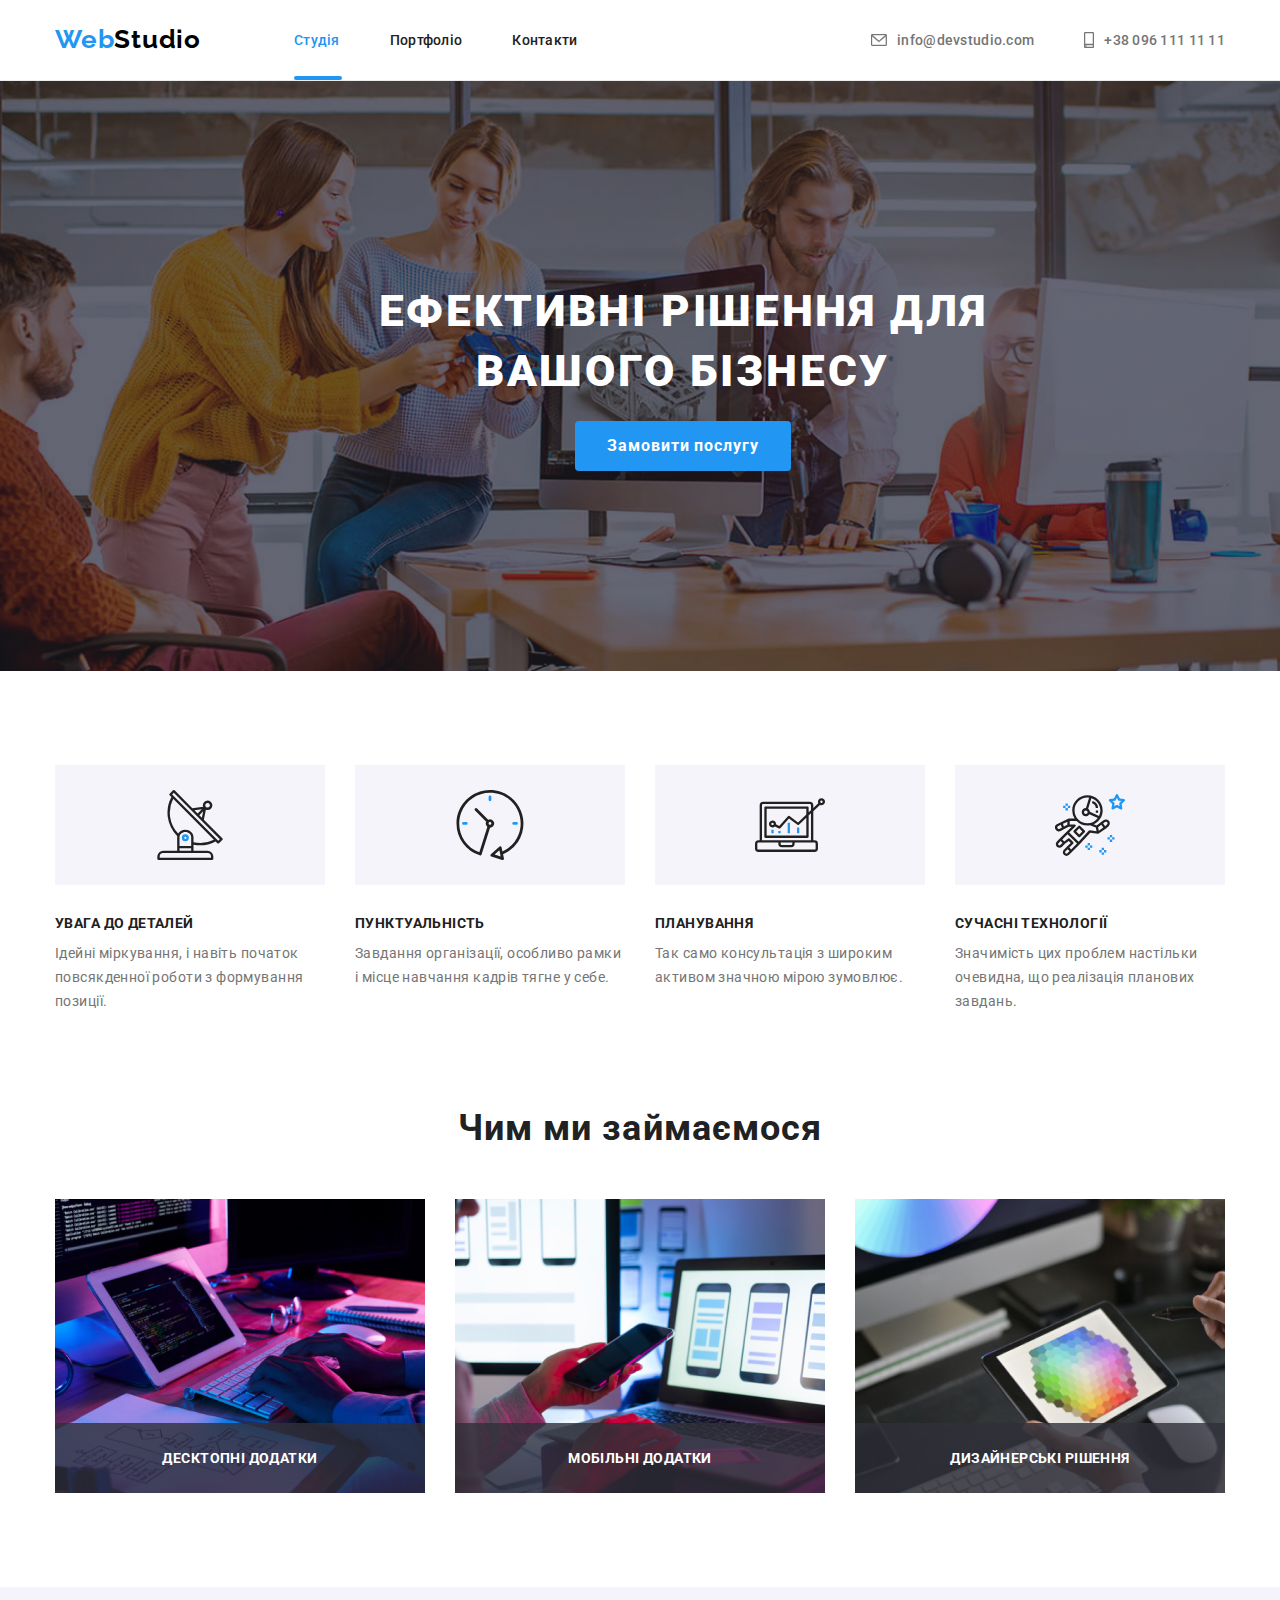
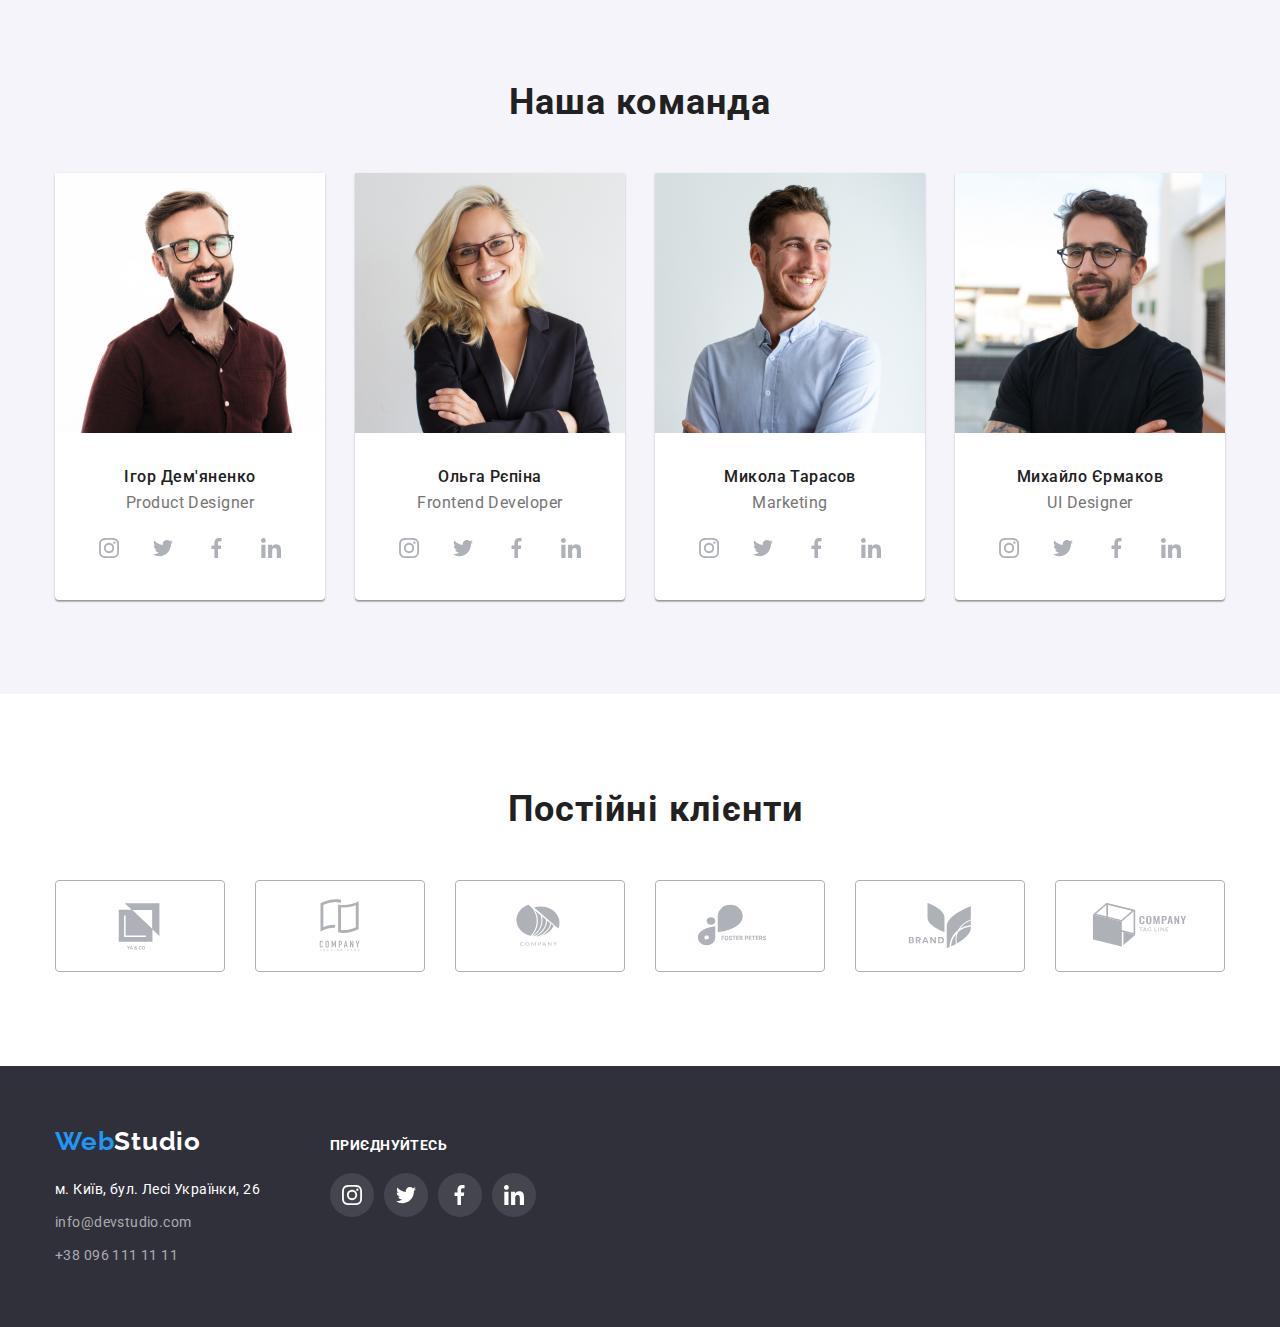
==== index.html @ 687e169e "12.11.2022.14:38" ====
<!DOCTYPE html>
<html lang="en">
  <head>
    <meta charset="UTF-8" />
    <meta http-equiv="X-UA-Compatible" content="IE=edge" />
    <meta name="viewport" content="width=device-width, initial-scale=1.0" />
    <title>Студія</title>
    <link rel="preconnect" href="https://fonts.googleapis.com" />
    <link rel="preconnect" href="https://fonts.gstatic.com" crossorigin />
    <link
      href="https://fonts.googleapis.com/css2?family=Raleway:wght@700&family=Roboto:wght@400;500;700;900&display=swap"
      rel="stylesheet"
    />
    <link
      rel="stylesheet"
      href="https://cdnjs.cloudflare.com/ajax/libs/modern-normalize/1.1.0/modern-normalize.min.css"
    />
    <link rel="stylesheet" href="./css/styles.css" />
  </head>
  <body>
    <header class="page-header">
      <div class="container">
        <a class="logo link" href="index.html">
          Web<span class="colortext">Studio</span>
        </a>
        <nav class="header-nav">
          <ul class="header-list list">
            <li class="header-list-item">
              <a class="header-list-link link current" href="index.html"
                >Студія</a
              >
            </li>
            <li class="header-list-item">
              <a class="header-list-link link" href="portfolio.html"
                >Портфоліо</a
              >
            </li>
            <li class="header-list-item">
              <a class="header-list-link link" href="#">Контакти</a>
            </li>
          </ul>
        </nav>
        <ul class="header-kontakt-list list">
          <li class="kontakt-list-item">
            <a
              class="header-kontakt-link header-link link"
              href="mailto:info@devstudio.com"
              ><svg class="envelope-icon kontakt-icon" width="16" height="12">
                <use href="./images/icons.svg#icon-envelope"></use></svg
              ><span>info@devstudio.com</span></a
            >
          </li>
          <li class="kontakt-list-item">
            <a
              class="header-kontakt-link header-link link"
              href="tel:+380961111111"
              ><svg class="smartphone-icon kontakt-icon" width="10" height="16">
                <use href="./images/icons.svg#icon-smartphone"></use></svg
              ><span>+38 096 111 11 11</span></a
            >
          </li>
        </ul>
      </div>
    </header>
    <main>
      <section class="hero">
        <div class="container">
          <div class="hero-description">
            <h1 class="hero-title">Ефективні рішення для вашого бізнесу</h1>
            <button class="hero-button" type="button" data-modal-open>
              Замовити послугу
            </button>
          </div>
        </div>
      </section>
      <section class="peculiarities">
        <div class="container">
          <h2 class="visually-hidden">Особливості</h2>
          <ul class="peculiarities-list list">
            <li class="peculiarities-list-item list">
              <a class="link-peculiarities">
                <svg
                  class="antenna-icon peculiarities-icon"
                  width="70"
                  height="70"
                >
                  <use href="./images/icons.svg#icon-antenna"></use>
                </svg>
              </a>
              <h3 class="peculiarities-title">УВАГА ДО ДЕТАЛЕЙ</h3>
              <p class="peculiarities-text">
                Ідейні міркування, і навіть початок повсякденної роботи з
                формування позиції.
              </p>
            </li>
            <li class="peculiarities-list-item list">
              <a class="link-peculiarities">
                <svg
                  class="clock-icon peculiarities-icon"
                  width="70"
                  height="70"
                >
                  <use href="./images/icons.svg#icon-clock"></use>
                </svg>
              </a>
              <h3 class="peculiarities-title">ПУНКТУАЛЬНІСТЬ</h3>
              <p class="peculiarities-text">
                Завдання організації, особливо рамки і місце навчання кадрів
                тягне у себе.
              </p>
            </li>
            <li class="peculiarities-list-item list">
              <a class="link-peculiarities">
                <svg
                  class="diagram-icon peculiarities-icon"
                  width="70"
                  height="70"
                >
                  <use href="./images/icons.svg#icon-diagram"></use>
                </svg>
              </a>
              <h3 class="peculiarities-title">ПЛАНУВАННЯ</h3>
              <p class="peculiarities-text">
                Так само консультація з широким активом значною мірою зумовлює.
              </p>
            </li>
            <li class="peculiarities-list-item list">
              <a class="link-peculiarities">
                <svg
                  class="astronaut-icon peculiarities-icon"
                  width="70"
                  height="70"
                >
                  <use href="./images/icons.svg#icon-astronaut"></use>
                </svg>
              </a>
              <h3 class="peculiarities-title">СУЧАСНІ ТЕХНОЛОГІЇ</h3>
              <p class="peculiarities-text">
                Значимість цих проблем настільки очевидна, що реалізація
                планових завдань.
              </p>
            </li>
          </ul>
        </div>
      </section>
      <section class="activity">
        <div class="container">
          <h2 class="activity-title">Чим ми займаємося</h2>
          <ul class="activity-list list">
            <li class="activity-list-item list">
              <div class="activity-thumb">
                <img
                  class="activity-img"
                  src="./images/box-1.jpg"
                  alt="Людина працює за ПК"
                  width="370"
                />
                <h3 class="activity-title-second">Десктопні додатки</h3>
              </div>
            </li>
            <li class="activity-list-item list">
              <div class="activity-thumb">
                <img
                  class="activity-img"
                  src="./images/box-2.jpg"
                  alt="Людина працює за телефоном і ПК"
                  width="370"
                />
                <h3 class="activity-title-second">Мобільні додатки</h3>
              </div>
            </li>
            <li class="activity-list-item list">
              <div class="activity-thumb">
                <img
                  class="activity-img"
                  src="./images/box-3.jpg"
                  alt="Людина працює за планшетом"
                  width="370"
                />
                <h3 class="activity-title-second">Дизайнерські рішення</h3>
              </div>
            </li>
          </ul>
        </div>
      </section>
      <section class="team">
        <div class="container">
          <h2 class="team-title">Наша команда</h2>
          <ul class="team-list list">
            <li class="team-list-item list">
              <img
                class="team-img"
                src="./images/img.jpg"
                alt="Працівник студії №1"
                width="270"
              />
              <h3 class="team-secondary-title">Ігор Дем'яненко</h3>
              <p class="team-text">Product Designer</p>
              <ul class="social-list">
                <li class="social-item list">
                  <a href="" class="social-link" link
                    ><svg class="twitter-icon team-icon" width="20" height="20">
                      <use href="./images/icons.svg#icon-instagram"></use></svg
                  ></a>
                </li>
                <li class="social-item list">
                  <a href="" class="social-link" link
                    ><svg
                      class="facebook-icon team-icon"
                      width="20"
                      height="20"
                    >
                      <use href="./images/icons.svg#icon-twitter"></use></svg
                  ></a>
                </li>
                <li class="social-item list">
                  <a href="" class="social-link" link
                    ><svg class="ins-icon team-icon" width="20" height="20">
                      <use href="./images/icons.svg#icon-facebook"></use></svg
                  ></a>
                </li>
                <li class="social-item list">
                  <a href="" class="social-link" link
                    ><svg
                      class="linkedin-icon team-icon"
                      width="20"
                      height="20"
                    >
                      <use href="./images/icons.svg#icon-linkedin"></use></svg
                  ></a>
                </li>
              </ul>
            </li>
            <li class="team-list-item list">
              <img
                class="team-img"
                src="./images/g.jpg"
                alt="Працівник студії №2"
                width="270"
              />
              <h3 class="team-secondary-title">Ольга Рєпіна</h3>
              <p class="team-text">Frontend Developer</p>
              <ul class="social-list">
                <li class="social-item list">
                  <a href="" class="social-link" link
                    ><svg class="twitter-icon team-icon" width="20" height="20">
                      <use href="./images/icons.svg#icon-instagram"></use></svg
                  ></a>
                </li>
                <li class="social-item list">
                  <a href="" class="social-link" link
                    ><svg
                      class="facebook-icon team-icon"
                      width="20"
                      height="20"
                    >
                      <use href="./images/icons.svg#icon-twitter"></use></svg
                  ></a>
                </li>
                <li class="social-item list">
                  <a href="" class="social-link" link
                    ><svg class="ins-icon team-icon" width="20" height="20">
                      <use href="./images/icons.svg#icon-facebook"></use></svg
                  ></a>
                </li>
                <li class="social-item list">
                  <a href="" class="social-link" link
                    ><svg
                      class="linkedin-icon team-icon"
                      width="20"
                      height="20"
                    >
                      <use href="./images/icons.svg#icon-linkedin"></use></svg
                  ></a>
                </li>
              </ul>
            </li>
            <li class="team-list-item list">
              <img
                class="team-img"
                src="./images/h.jpg"
                alt="Працівник студії №3"
                width="270"
              />
              <h3 class="team-secondary-title">Микола Тарасов</h3>
              <p class="team-text">Marketing</p>
              <ul class="social-list">
                <li class="social-item list">
                  <a href="" class="social-link" link
                    ><svg class="twitter-icon team-icon" width="20" height="20">
                      <use href="./images/icons.svg#icon-instagram"></use></svg
                  ></a>
                </li>
                <li class="social-item list">
                  <a href="" class="social-link" link
                    ><svg
                      class="facebook-icon team-icon"
                      width="20"
                      height="20"
                    >
                      <use href="./images/icons.svg#icon-twitter"></use></svg
                  ></a>
                </li>
                <li class="social-item list">
                  <a href="" class="social-link" link
                    ><svg class="ins-icon team-icon" width="20" height="20">
                      <use href="./images/icons.svg#icon-facebook"></use></svg
                  ></a>
                </li>
                <li class="social-item list">
                  <a href="" class="social-link" link
                    ><svg
                      class="linkedin-icon team-icon"
                      width="20"
                      height="20"
                    >
                      <use href="./images/icons.svg#icon-linkedin"></use></svg
                  ></a>
                </li>
              </ul>
            </li>
            <li class="team-list-item list">
              <img
                class="team-img"
                src="./images/j.jpg"
                alt="Працівник студії №4"
                width="270"
              />
              <h3 class="team-secondary-title">Михайло Єрмаков</h3>
              <p class="team-text">UI Designer</p>
              <ul class="social-list">
                <li class="social-item list">
                  <a href="" class="social-link" link
                    ><svg class="twitter-icon team-icon" width="20" height="20">
                      <use href="./images/icons.svg#icon-instagram"></use></svg
                  ></a>
                </li>
                <li class="social-item list">
                  <a href="" class="social-link" link
                    ><svg
                      class="facebook-icon team-icon"
                      width="20"
                      height="20"
                    >
                      <use href="./images/icons.svg#icon-twitter"></use></svg
                  ></a>
                </li>
                <li class="social-item list">
                  <a href="" class="social-link" link
                    ><svg
                      class="instagram-icon team-icon"
                      width="20"
                      height="20"
                    >
                      <use href="./images/icons.svg#icon-facebook"></use></svg
                  ></a>
                </li>
                <li class="social-item list">
                  <a href="" class="social-link" link
                    ><svg
                      class="linkedin-icon team-icon"
                      width="20"
                      height="20"
                    >
                      <use href="./images/icons.svg#icon-linkedin"></use></svg
                  ></a>
                </li>
              </ul>
            </li>
          </ul>
        </div>
      </section>
      <section class="сlients">
        <div class="container">
          <h2 class="title-clients">Постійні клієнти</h2>
          <ul class="list-clients">
            <li class="item-clients list">
              <a href="" class="clients-link" link>
                <svg class="ya&co-icon clients-icon" width="106" height="60">
                  <use href="./images/icons.svg#icon-yaco"></use>
                </svg>
              </a>
            </li>
            <li class="item-clients list">
              <a href="" class="clients-link" link>
                <svg class="tagline-icon clients-icon" width="106" height="60">
                  <use href="./images/icons.svg#icon-tagline"></use></svg
              ></a>
            </li>

            <li class="item-clients list">
              <a href="" class="clients-link" link>
                <svg class="company-icon clients-icon" width="106" height="60">
                  <use href="./images/icons.svg#icon-company"></use></svg
              ></a>
            </li>
            <li class="item-clients list">
              <a href="" class="clients-link" link>
                <svg class="foster-icon clients-icon" width="106" height="60">
                  <use href="./images/icons.svg#icon-foster"></use></svg
              ></a>
            </li>

            <li class="item-clients list">
              <a href="" class="clients-link" link>
                <svg class="brand-icon clients-icon" width="106" height="60">
                  <use href="./images/icons.svg#icon-brand"></use></svg
              ></a>
            </li>

            <li class="item-clients list">
              <a href="" class="clients-link" link>
                <svg
                  class="tagline-second-icon clients-icon"
                  width="106"
                  height="60"
                >
                  <use href="./images/icons.svg#icon-tagline-second"></use></svg
              ></a>
            </li>
          </ul>
        </div>
      </section>
    </main>
    <footer class="page-footer">
      <div class="container">
        <div class="container-footer">
          <div class="address-footer">
            <a href="index.html" class="logo-second link">
              Web<span class="colortext-footer">Studio</span>
            </a>
            <address class="address-nav">
              <ul class="address-list list">
                <li class="address-list-item list">
                  <a
                    class="address-link link"
                    href="https://goo.gl/maps/Njcj9idbypsD7Gdb8"
                    target="_blank"
                    rel="noopener noreferrer nofollow"
                    >м. Київ, бул. Лесі Українки, 26</a
                  >
                </li>
                <li class="address-list-item list">
                  <a class="mail-tel-link link" href="mailto:info@devstudio.com"
                    >info@devstudio.com</a
                  >
                </li>
                <li class="address-list-item list">
                  <a class="mail-tel-link link" href="tel:+380961111111"
                    >+38 096 111 11 11</a
                  >
                </li>
              </ul>
            </address>
          </div>
          <div class="join">
            <h2 class="title-join">ПРИЄДНУЙТЕСЬ</h2>
            <ul class="social-list-second">
              <li class="social-item list">
                <a href="" class="social-link-second" link
                  ><svg class="twitter-icon join-icon" width="20" height="20">
                    <use href="./images/icons.svg#icon-instagram"></use></svg
                ></a>
              </li>
              <li class="social-item list">
                <a href="" class="social-link-second" link
                  ><svg class="facebook-icon join-icon" width="20" height="20">
                    <use href="./images/icons.svg#icon-twitter"></use></svg
                ></a>
              </li>
              <li class="social-item list">
                <a href="" class="social-link-second" link
                  ><svg class="ins-icon join-icon" width="20" height="20">
                    <use href="./images/icons.svg#icon-facebook"></use></svg
                ></a>
              </li>
              <li class="social-item list">
                <a href="" class="social-link-second" link
                  ><svg class="linkedin-icon join-icon" width="20" height="20">
                    <use href="./images/icons.svg#icon-linkedin"></use></svg
                ></a>
              </li>
            </ul>
          </div>
        </div>
      </div>
    </footer>
    <div class="modal-backdrop is-hidden" data-modal>
      <div class="modal">
        <div class="close-sign" data-modal-close>
          <svg width="11" height="11">
            <use href="./images/icons.svg#icon-x"></use>
          </svg>
        </div>
      </div>
    </div>
    <script src="./js/modal.js"></script>
  </body>
</html>
---- css/styles.css ----
:root {
  --main-color: #212121;
  --second-color: #2196f3;
  --third-color: #757575;
  --fourth-color: #ffffff;
  --specific-ident: 94px;
  --specific-ident-second: 50px;
  --specific-ident-third: 20px;
  --specific-ident-fourth: 4px;
  --specific-ident-fifth: 30px;
}

h1,
h2,
p {
  margin: 0;
}

body {
  font-family: "Roboto", sans-serif;
  color: var(--main-color);
  background-color: var(--fourth-color);
}

.container {
  width: 1200px;
  margin: 0 auto;
  padding: 0 15px;
}

.page-header {
  border-bottom: 1px solid #ececec;
}

.page-header .container {
  display: flex;
  align-items: center;
}

.page-footer {
  background-color: #2f303a;
  padding-bottom: 60px;
  padding-top: 60px;
  display: flex;
}

.hero {
  padding-top: 200px;
  padding-bottom: 200px;
  background-color: #c4c4c4;
  background-image: linear-gradient(
      rgba(47, 48, 58, 0.4),
      rgba(47, 48, 58, 0.4)
    ),
    url(../images/m.jpg);
  background-repeat: no-repeat;
  background-size: cover;
  background-position: center;
  margin-left: auto;
  margin-right: auto;
  max-width: 1600px;
}

.hero-description {
  padding-left: 280px;
  padding-right: var(--specific-ident-second);
}

.hero .container {
  display: flex;
}

.hero-title {
  font-weight: 900;
  font-size: 44px;
  line-height: calc(60 / 44);
  text-align: center;
  letter-spacing: 0.06em;
  text-transform: uppercase;
  color: var(--fourth-color);
  margin-bottom: var(--specific-ident-third);
  max-width: 696px;
}

.hero-button {
  font-weight: 700;
  font-size: 16px;
  line-height: calc(30 / 16);
  display: flex;
  align-items: center;
  text-align: center;
  letter-spacing: 0.06em;
  color: var(--fourth-color);
  cursor: pointer;
  padding: 10px 32px;
  border-radius: var(--specific-ident-fourth);
  border: 0;
  margin: 0 auto;
  background-color: var(--second-color);
}

.link {
  text-decoration: none;
}

.list {
  list-style: none;
  padding-left: 0;
  margin: 0;
}

.kontakt-icon {
  margin-right: 10px;
  fill: currentColor;
  stroke: currentColor;
}

button {
  padding: 6px 22px;
}

.visually-hidden {
  position: absolute;
  white-space: nowrap;
  width: 1px;
  height: 1px;
  overflow: hidden;
  border: 0;
  padding: 0;
  clip: rect(0 0 0 0);
  clip-path: inset(50%);
  margin: -1px;
}

.colortext {
  color: #000000;
}

.colortext-footer {
  color: var(--fourth-color);
}

.link.current {
  color: var(--second-color);
  position: relative;
}

.link.current::after {
  content: " ";
  position: absolute;
  width: 48px;
  height: 4px;
  left: 0;
  bottom: 0;
  background: #2196f3;
  border-radius: 2px;
}

.link.current-second {
  color: var(--second-color);
  position: relative;
}

.link.current-second::after {
  content: " ";
  position: absolute;
  width: 78px;
  height: 4px;
  left: 0;
  bottom: 0;
  background: #2196f3;
  border-radius: 2px;
}

.logo {
  font-family: "Raleway";
  font-weight: 700;
  font-size: 26px;
  line-height: calc(31 / 26);
  letter-spacing: 0.03em;
  color: var(--second-color);
  margin-right: 93px;
  padding-top: 24px;
  padding-bottom: 25px;
}

.logo-second {
  font-family: "Raleway";
  font-weight: 700;
  font-size: 26px;
  line-height: calc(31 / 26);
  letter-spacing: 0.03em;
  color: var(--second-color);
  display: inline-block;
  margin-bottom: var(--specific-ident-third);
}

.header-list {
  display: flex;
}

.header-list-link {
  font-weight: 500;
  font-size: 14px;
  line-height: calc(16 / 14);
  letter-spacing: 0.02em;
  color: var(--main-color);
  padding-top: 32px;
  padding-bottom: 32px;
  transition-property: color;
  transition-duration: 250ms;
  transition-timing-function: cubic-bezier(0.4, 0, 0.2, 1);
}

.header-list-link:hover {
  color: var(--second-color);
}

.header-kontakt-link {
  font-weight: 500;
  font-size: 14px;
  line-height: calc(16 / 14);
  letter-spacing: 0.02em;
  color: var(--third-color);
  padding-top: 32px;
  padding-bottom: 32px;
  display: flex;
  align-items: center;
  transition-property: color;
  transition-duration: 250ms;
  transition-timing-function: cubic-bezier(0.4, 0, 0.2, 1);
}

.header-kontakt-link:hover,
:focus {
  stroke: var(--second-color);
  color: var(--second-color);
}

.header-list-item:not(:first-child) {
  margin-left: var(--specific-ident-second);
}

.kontakt-list-item:not(:first-child) {
  margin-left: var(--specific-ident-second);
}

.header-kontakt-list {
  display: flex;
  margin-left: auto;
}

.peculiarities .container {
  display: flex;
}

.peculiarities-list {
  display: flex;
}

.peculiarities-list-item:not(:first-child) {
  margin-left: var(--specific-ident-fifth);
}

.peculiarities {
  padding: var(--specific-ident) 0;
}

.peculiarities-title {
  font-size: 14px;
  line-height: calc(16 / 14);
  letter-spacing: 0.03em;
  text-transform: uppercase;
  margin-top: 0;
  margin-bottom: 10px;
}

.peculiarities-text {
  font-size: 14px;
  line-height: calc(24 / 14);
  letter-spacing: 0.03em;
  color: var(--third-color);
}

.link-peculiarities {
  background-color: #f5f4fa;
  height: 120px;
  width: 270px;
  display: flex;
  justify-content: center;
  margin-bottom: 30px;
  align-items: center;
}

.activity-list {
  display: flex;
}

.activity {
  padding-bottom: var(--specific-ident);
}

.activity-title {
  font-size: 36px;
  line-height: calc(42 / 36);
  text-align: center;
  letter-spacing: 0.03em;
  margin-bottom: var(--specific-ident-second);
}

.activity-list-item:not(:first-child) {
  margin-left: var(--specific-ident-fifth);
}

.activity-list-item {
  position: relative;
}

.activity-thumb {
  position: relative;
}

.activity-thumb > .activity-title-second {
  position: absolute;
  left: 0;
  bottom: 0;
  margin: 0;
  width: 370px;
  height: 70px;
  background-color: rgba(47, 48, 58, 0.8);
  font-size: 14px;
  line-height: calc(16 / 14);
  text-align: center;
  letter-spacing: 0.03em;
  text-transform: uppercase;
  color: #ffffff;
  display: flex;
  align-items: center;
  justify-content: center;
}

.activity-img {
  display: block;
}

.team-list {
  display: flex;
}

.team {
  background-color: #f5f4fa;
  padding: var(--specific-ident) 0;
}

.team-img {
  margin-bottom: var(--specific-ident-fifth);
}

.team-list-item {
  background-color: var(--fourth-color);
  border-radius: 0px 0px 4px 4px;
  box-shadow: 0px 1px 3px rgba(0, 0, 0, 0.12), 0px 1px 1px rgba(0, 0, 0, 0.14),
    0px 2px 1px rgba(0, 0, 0, 0.2);
}

.team-list-item:not(:first-child) {
  margin-left: var(--specific-ident-fifth);
}

.team-title {
  font-size: 36px;
  line-height: calc(42 / 36);
  text-align: center;
  letter-spacing: 0.03em;
  margin-bottom: var(--specific-ident-second);
}

.team-secondary-title {
  font-weight: 500;
  font-size: 16px;
  line-height: calc(19 / 16);
  letter-spacing: 0.03em;
  margin-bottom: 10px;
  margin-top: 0;
  text-align: center;
}

.team-text {
  font-size: 16px;
  line-height: calc(16 / 19);
  letter-spacing: 0.03em;
  color: var(--third-color);
  text-align: center;
  margin-bottom: 16px;
}

.team-icon {
  display: flex;
  justify-content: flex-end;
  transition-property: fill;
  transition-duration: 250ms;
  transition-timing-function: cubic-bezier(0.4, 0, 0.2, 1);
}

.address-link {
  font-style: normal;
  font-size: 14px;
  line-height: calc(24 / 14);
  letter-spacing: 0.03em;
  color: var(--fourth-color);
  transition-property: color;
  transition-duration: 250ms;
  transition-timing-function: cubic-bezier(0.4, 0, 0.2, 1);
}

.address-link:hover,
:focus {
  color: var(--second-color);
}

.mail-tel-link {
  font-style: normal;
  font-size: 14px;
  line-height: calc(24 / 14);
  letter-spacing: 0.03em;
  color: rgba(255, 255, 255, 0.6);
  transition-property: color;
  transition-duration: 250ms;
  transition-timing-function: cubic-bezier(0.4, 0, 0.2, 1);
}

.mail-tel-link:hover,
:focus {
  color: var(--second-color);
}

.hero-nav-button {
  font-family: "Roboto";
  font-weight: 500;
  font-size: 16px;
  line-height: calc(26 / 16);
  letter-spacing: 0.03em;
  color: var(--main-color);
  cursor: pointer;
  padding: 6px 25px;
  border: 0;
  border-radius: var(--specific-ident-fourth);
  transition-property: color;
  transition-duration: 250ms;
  transition-timing-function: cubic-bezier(0.4, 0, 0.2, 1);
}

.nav-button-second {
  font-family: "Roboto";
  font-weight: 500;
  font-size: 16px;
  line-height: calc(26 / 16);
  letter-spacing: 0.03em;
  color: var(--main-color);
  background-color: #f5f4fa;
  cursor: pointer;
  padding: 6px 22px;
  border: 0;
  border-radius: var(--specific-ident-fourth);
  transition: color 250ms cubic-bezier(0.4, 0, 0.2, 1),
    background-color 250ms cubic-bezier(0.4, 0, 0.2, 1),
    box-shadow 250ms cubic-bezier(0.4, 0, 0.2, 1);
}

.hero-nav-button:hover {
  color: var(--fourth-color);
}

.nav-button-second:hover,
.nav-button-second:focus {
  color: var(--fourth-color);
  background-color: var(--second-color);
  box-shadow: 0px 3px 1px rgba(0, 0, 0, 0.1), 0px 1px 2px rgba(0, 0, 0, 0.08),
    0px 2px 2px rgba(0, 0, 0, 0.12);
}

.container-border {
  border-left: 1px solid #eeeeee;
  border-right: 1px solid #eeeeee;
  border-bottom: 1px solid #eeeeee;
  padding: 20px 24px;
}

.cards-title {
  font-size: 18px;
  line-height: calc(36 / 18);
  letter-spacing: 0.06em;
  margin-bottom: var(--specific-ident-fourth);
  color: var(--main-color);
}

.cards-text {
  font-size: 16px;
  line-height: calc(30 / 16);
  letter-spacing: 0.03em;
  color: var(--third-color);
}

.cards-list {
  display: flex;
  flex-wrap: wrap;
}

.cards-list-item {
  margin-bottom: var(--specific-ident-fifth);
  margin-left: var(--specific-ident-fifth);
  transition-property: box-shadow;
  transition-duration: 250ms;
  transition-timing-function: cubic-bezier(0.4, 0, 0.2, 1);
  position: relative;
}

.cards-list-item:hover {
  box-shadow: 0px 1px 1px rgba(0, 0, 0, 0.12), 0px 4px 4px rgba(0, 0, 0, 0.06),
    1px 4px 6px rgba(0, 0, 0, 0.16);
}

.cards-list-item:nth-last-child(-n + 4) {
  margin-bottom: 0px;
}

.cards-list-item:nth-child(3n + 1) {
  margin-left: 0;
}

.cards-img {
  display: block;
}

.cards-description-text {
  font-weight: 400;
  font-size: 18px;
  line-height: calc(28 / 18);
  letter-spacing: 0.03em;
  color: #ffffff;
  background-color: rgba(33, 150, 243, 0.9);
  position: absolute;
  bottom: 0;
  top: 0;
  left: 0;
  right: 0;
  display: flex;
  justify-content: center;
  align-items: center;
  padding: 24px;
  transform: translateY(100%);
  transition: transform 500ms linear;
}

.cards-list-item:hover .cards-description-text {
  transform: translateY(0);
}

.cards-description {
  background-color: rgba(33, 150, 243, 0.9);
  position: absolute;
  bottom: 0;
  top: 0;
  left: 0;
  right: 0;
  display: flex;
  justify-content: center;
  align-items: center;
  padding: 24px;
  transform: translateY(100%);
  transition: transform 500ms linear;
}

.cards-list-item:hover .cards-description {
  transform: translateY(0);
}

.cards-list .img-wrapper {
  position: relative;
  overflow: hidden;
}

.hero-nav {
  display: flex;
  margin-bottom: var(--specific-ident-second);
  justify-content: center;
}

.address-list-item {
  margin-bottom: 9px;
}

.address-list-item:last-child {
  margin-bottom: 0;
}

.hero-portfolio {
  padding: var(--specific-ident) 0;
  display: flex;
}

.hero-nav-item:not(:first-child) {
  margin-left: 8px;
}

.social-list {
  display: flex;
  padding-bottom: 30px;
  padding-left: 32px;
  padding-right: 32px;
}

.social-item {
  width: 44px;
  height: 44px;
  border-radius: 50%;
}

.social-item:not(:last-child) {
  margin-right: 10px;
}

.social-link {
  width: 100%;
  height: 100%;
  display: flex;
  align-items: center;
  justify-content: center;
  border-radius: 50%;
  background-color: rgba(255, 255, 255, 0.1);
  color: #afb1b8;
  transition-property: background-color;
  transition-duration: 250ms;
  transition-timing-function: cubic-bezier(0.4, 0, 0.2, 1);
}

.social-link:hover .team-icon {
  fill: var(--fourth-color);
}

.social-link:focus .team-icon {
  fill: var(--fourth-color);
}

.social-link:hover {
  background-color: var(--second-color);
}

.social-link:focus {
  background-color: var(--second-color);
}

.сlients {
  padding: var(--specific-ident) 0;
}

.title-clients {
  font-weight: 700;
  font-size: 36px;
  line-height: calc(42 / 36);
  text-align: center;
  letter-spacing: 0.03em;
  color: var(--main-color);
  display: flex;
  padding-left: 453px;
}

.list-clients {
  display: flex;
  justify-content: center;
  margin-top: var(--specific-ident-second);
  margin-bottom: 0;
  padding-left: 0;
}

.item-clients {
  width: 170px;
  height: 92px;
  border-radius: 4px;
  display: flex;
  justify-content: center;
}

.item-clients:not(:last-child) {
  margin-right: 30px;
}

.list-clients .clients-link {
  width: 100%;
  height: 100%;
  display: flex;
  align-items: center;
  justify-content: center;
  border-radius: 4px;
  background-color: var(--fourth-color);
  color: #afb1b8;
  border: 1px solid #afb1b8;
  transition-property: border;
  transition-duration: 250ms;
  transition-timing-function: cubic-bezier(0.4, 0, 0.2, 1);
}

.list-clients .clients-link:hover .clients-icon {
  fill: var(--second-color);
}

.list-clients .clients-link:hover {
  border: 1px solid var(--second-color);
}

.list-clients .clients-icon {
  fill: currentColor;
  transition-property: fill;
  transition-duration: 250ms;
  transition-timing-function: cubic-bezier(0.4, 0, 0.2, 1);
}

.container-footer {
  display: flex;
  align-items: baseline;
}

.join {
  margin-left: 70px;
}

.title-join {
  font-size: 14px;
  line-height: calc(16 / 14);
  letter-spacing: 0.03em;
  text-transform: uppercase;
  color: var(--fourth-color);
  margin-bottom: 20px;
}

.team-icon {
  fill: currentColor;
}

.social-list-second {
  display: flex;
  padding-left: 0;
  margin: 0;
}

.social-link-second {
  width: 100%;
  height: 100%;
  display: flex;
  align-items: center;
  justify-content: center;
  border-radius: 50%;
  background-color: rgba(255, 255, 255, 0.1);
  color: var(--fourth-color);
  transition-property: background-color;
  transition-duration: 250ms;
  transition-timing-function: cubic-bezier(0.4, 0, 0.2, 1);
}

.join-icon {
  fill: currentColor;
}

.social-link-second:hover {
  background-color: var(--second-color);
}

.social-link-second:focus {
  background-color: var(--second-color);
}

.modal-backdrop {
  position: fixed;
  top: 0;
  bottom: 0;
  left: 0;
  right: 0;
  background-color: rgba(0, 0, 0, 0.2);
  transition: opacity 500ms, visibility 500ms;
}

.modal-backdrop.is-hidden .modal {
  transform: rotate(-180deg);
}

.modal {
  width: 528px;
  height: 581px;
  position: absolute;
  top: 50%;
  left: 50%;
  transform: translate(-50%, -50%) rotate(0);
  transition: transform 1000ms linear;
  background-color: #ffffff;
  box-shadow: 0px 1px 3px rgba(0, 0, 0, 0.12), 0px 1px 1px rgba(0, 0, 0, 0.14),
    0px 2px 1px rgba(0, 0, 0, 0.2);
  border-radius: 4px;
}

.modal .close-sign {
  position: absolute;
  display: flex;
  justify-content: center;
  cursor: pointer;
  align-items: center;
  top: 8px;
  right: 8px;
  width: 30px;
  height: 30px;
  border: 1px solid rgba(0, 0, 0, 0.1);
  border-radius: 50%;
}

.is-hidden {
  visibility: hidden;
  opacity: 0;
  pointer-events: none;
}
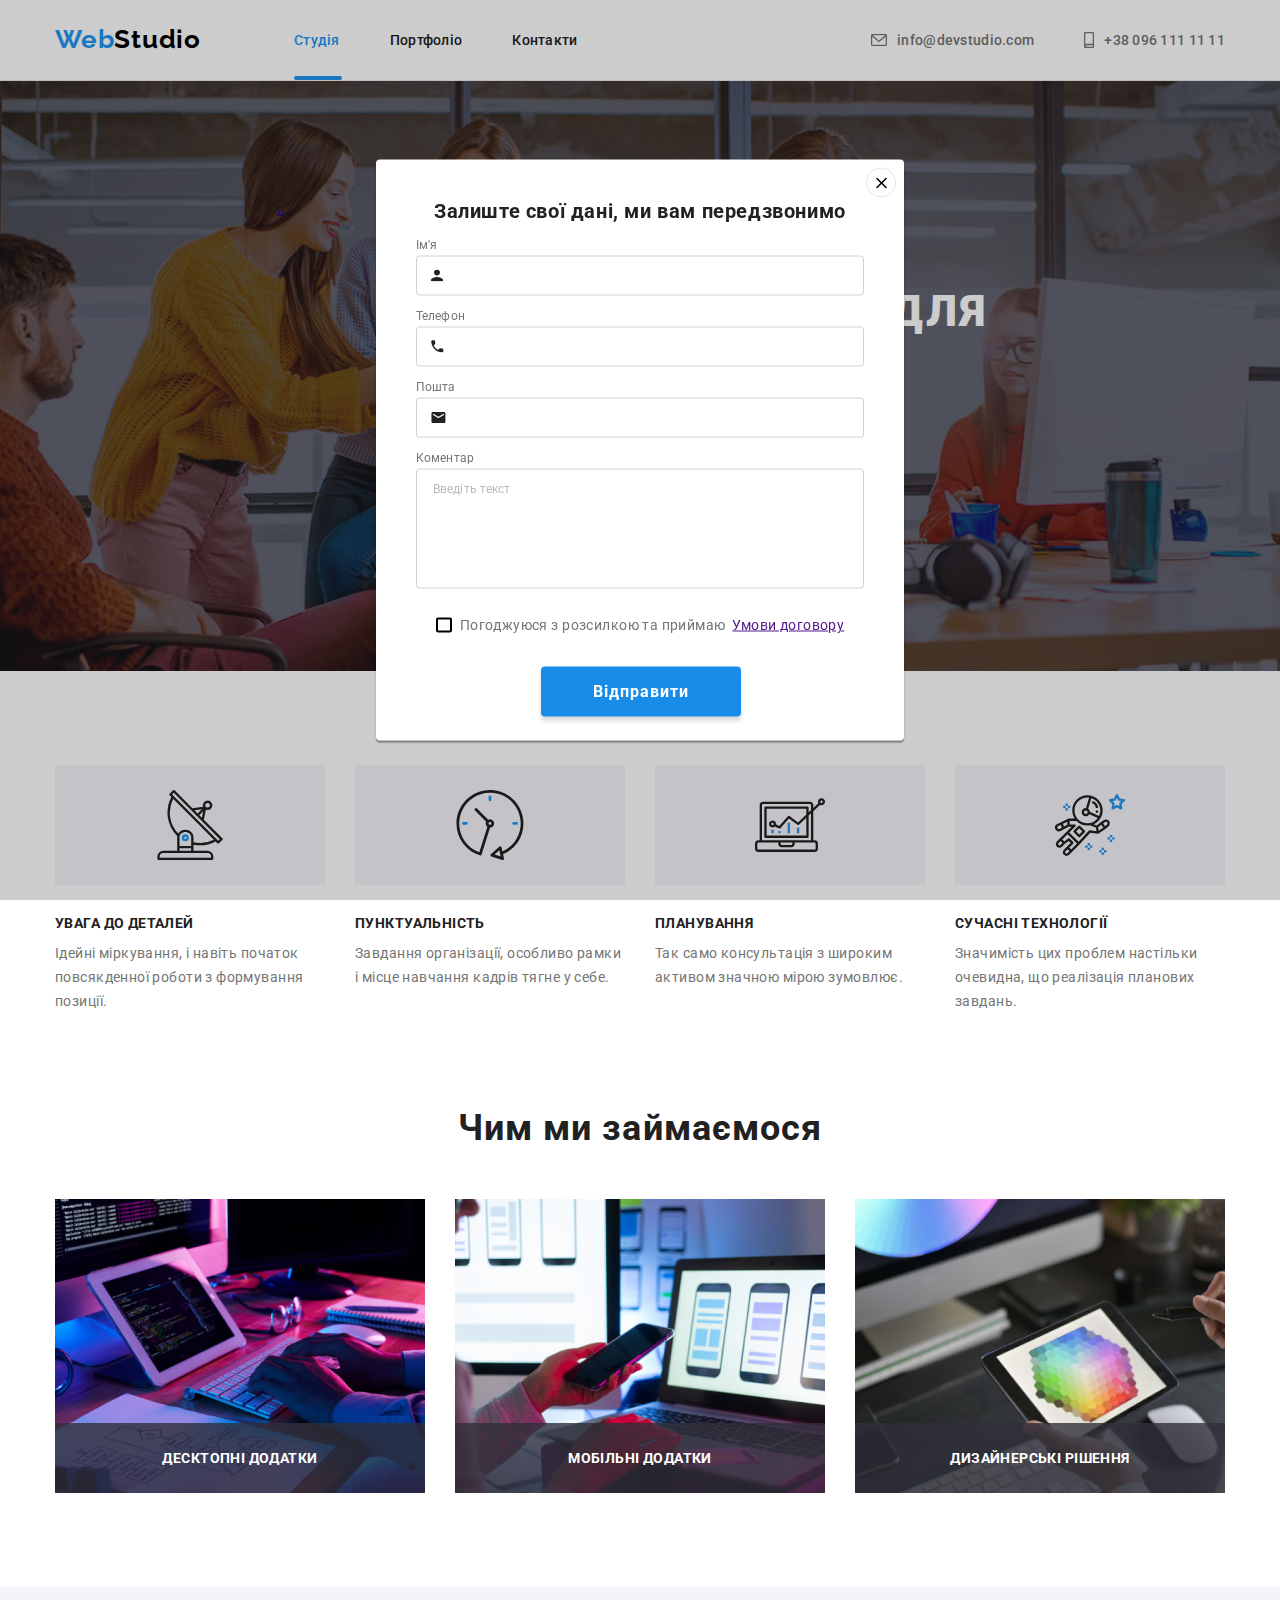
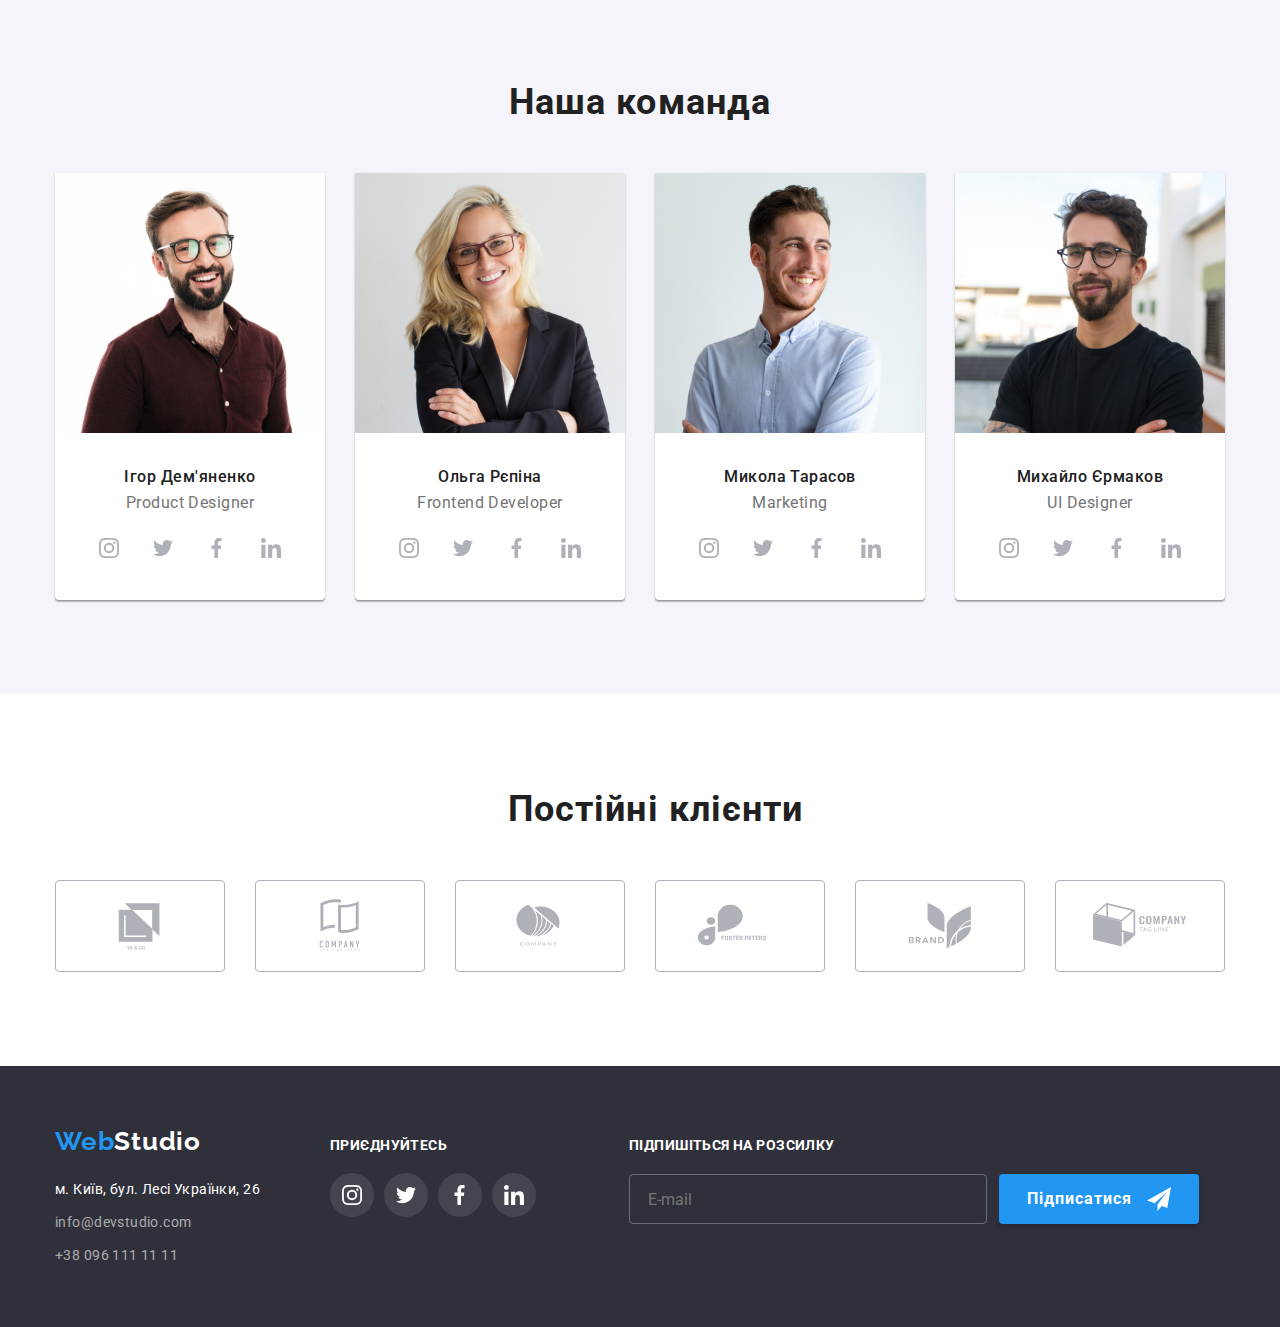
==== commit 29c1730a: "20.11.2022.13:09" ====
--- a/index.html
+++ b/index.html
@@ -482,16 +482,96 @@
               </li>
             </ul>
           </div>
+          <div class="follow">
+            <form name="follow-form" class="follow-form">
+              <label for="user-mail" class="email-label">Підпишіться на розсилку</label>
+            <div class="input-button"><input
+              type="email"
+              name="user-mail"
+              class="email-input"
+              placeholder="E-mail"
+            />
+            <div class="button-icon"><button type="submit" class="button-follow">Підписатися</button><svg class="telegram-icon" width="24" height="24">
+                    <use href="./images/icons.svg#icon-telegram"></use></svg
+                ></div></div>
+          </div>
         </div>
       </div>
     </footer>
-    <div class="modal-backdrop is-hidden" data-modal>
+    <div class="modal-backdrop" data-modal>
       <div class="modal">
         <div class="close-sign" data-modal-close>
-          <svg width="11" height="11">
+          <svg class="icon-x" width="11" height="11">
             <use href="./images/icons.svg#icon-x"></use>
           </svg>
         </div>
+        <form name="form-buy" class="modal-form">
+          <h2 class="title-form">Залиште свої дані, ми вам передзвонимо</h2>
+          <div class="input-line">
+            <label for="user-name" class="modal-label">Ім'я</label>
+            <div class="input-wrapper">
+              <input
+                name="user-name"
+                type="text"
+                class="modal-input"
+                required
+              />
+              <svg class="input-icon" width="12" height="12">
+                <use href="./images/icons.svg#icon-person"></use>
+              </svg>
+            </div>
+          </div>
+          <div class="input-line">
+            <label for="user-tel" class="modal-label">Телефон</label>
+            <div class="input-wrapper">
+            <input
+              name="user-tel"
+              id="user-tel"
+              type="tel"
+              class="modal-input"
+              required
+            />
+            <svg class="input-icon" width="13" height="13">
+                <use href="./images/icons.svg#icon-phone"></use>
+              </svg>
+              </div>
+          </div>
+          <div class="input-line">
+            <label for="user-mail" class="modal-label">Пошта</label>
+            <div class="input-wrapper">
+            <input
+              name="user-mail"
+              id="user-mail"
+              type="email"
+              class="modal-input"
+            />
+             <svg class="input-icon" width="15" height="12">
+                <use href="./images/icons.svg#icon-mail"></use>
+              </svg>
+              </div>
+          </div>
+          <label for="user-text" class="modal-label">Коментар</label>
+          <textarea name="user-text" id="user-text" class="modal-textarea" placeholder="Введіть текст"></textarea
+          >
+          <div class="input-line check-line">
+            <input
+              id="checkbox-agree"
+              value="agree"
+              name="checkbox-agree"
+              type="checkbox"
+              class="visually-hidden"
+            />
+            <label for="checkbox-agree" class="checkbox-agree">
+              <span class="icon-wrapper">
+                <svg class="agree-icon" width="11" height="8">
+                  <use href="./images/icons.svg#icon-check-mark"></use>
+                </svg>
+              </span>
+              Погоджуюся з розсилкою та приймаю &nbsp;<a href="">Умови договору</a></label
+            >
+          </div>
+          <button type="submit" class="button-modal">Відправити</button>
+        </form>
       </div>
     </div>
     <script src="./js/modal.js"></script>
--- a/css/styles.css
+++ b/css/styles.css
@@ -509,13 +509,17 @@
 .cards-list-item {
   margin-bottom: var(--specific-ident-fifth);
   margin-left: var(--specific-ident-fifth);
+  position: relative;
+}
+
+.cards-list-item-link {
+  display: block;
   transition-property: box-shadow;
   transition-duration: 250ms;
   transition-timing-function: cubic-bezier(0.4, 0, 0.2, 1);
-  position: relative;
-}
-
-.cards-list-item:hover {
+}
+
+.cards-list-item-link:hover {
   box-shadow: 0px 1px 1px rgba(0, 0, 0, 0.12), 0px 4px 4px rgba(0, 0, 0, 0.06),
     1px 4px 6px rgba(0, 0, 0, 0.16);
 }
@@ -530,52 +534,37 @@
 
 .cards-img {
   display: block;
-}
-
-.cards-description-text {
-  font-weight: 400;
-  font-size: 18px;
-  line-height: calc(28 / 18);
-  letter-spacing: 0.03em;
-  color: #ffffff;
-  background-color: rgba(33, 150, 243, 0.9);
-  position: absolute;
-  bottom: 0;
-  top: 0;
-  left: 0;
-  right: 0;
-  display: flex;
-  justify-content: center;
-  align-items: center;
-  padding: 24px;
-  transform: translateY(100%);
-  transition: transform 500ms linear;
-}
-
-.cards-list-item:hover .cards-description-text {
-  transform: translateY(0);
 }
 
 .cards-description {
   background-color: rgba(33, 150, 243, 0.9);
   position: absolute;
-  bottom: 0;
   top: 0;
   left: 0;
-  right: 0;
-  display: flex;
-  justify-content: center;
-  align-items: center;
-  padding: 24px;
+  display: flex;
+  justify-content: center;
+  align-items: center;
+  padding: 64px 24px;
+  width: 322px;
+  height: 168px;
+  font-size: 18px;
+  line-height: calc(28 / 18);
+  letter-spacing: 0.03em;
+  color: #ffffff;
   transform: translateY(100%);
-  transition: transform 500ms linear;
-}
-
-.cards-list-item:hover .cards-description {
+  transition: transform 250ms cubic-bezier(0.4, 0, 0.2, 1),
+    opacity 250ms cubic-bezier(0.4, 0, 0.2, 1);
+}
+
+.cards-list-item-link:hover .cards-description {
   transform: translateY(0);
 }
 
-.cards-list .img-wrapper {
+.cards-list-item-link:focus .cards-description {
+  transform: translateY(0);
+}
+
+.img-wrapper {
   position: relative;
   overflow: hidden;
 }
@@ -795,9 +784,10 @@
   box-shadow: 0px 1px 3px rgba(0, 0, 0, 0.12), 0px 1px 1px rgba(0, 0, 0, 0.14),
     0px 2px 1px rgba(0, 0, 0, 0.2);
   border-radius: 4px;
-}
-
-.modal .close-sign {
+  padding: 40px;
+}
+
+.close-sign {
   position: absolute;
   display: flex;
   justify-content: center;
@@ -811,8 +801,222 @@
   border-radius: 50%;
 }
 
+.close-sign:hover {
+  fill: #2196f3;
+}
+
 .is-hidden {
   visibility: hidden;
   opacity: 0;
   pointer-events: none;
 }
+
+.follow {
+  margin-left: 93px;
+}
+
+.email-input {
+  display: block;
+  border: 1px solid rgba(255, 255, 255, 0.3);
+  border-radius: 4px;
+  background-color: transparent;
+  width: 358px;
+  height: 50px;
+}
+
+.email-input::placeholder {
+  padding-left: 16px;
+}
+
+.input-button {
+  display: flex;
+  margin-top: 20px;
+}
+
+.email-label {
+  font-weight: 700;
+  font-size: 14px;
+  line-height: calc(16 / 14);
+  letter-spacing: 0.03em;
+  text-transform: uppercase;
+  color: #ffffff;
+}
+
+.button-icon {
+  position: relative;
+}
+
+.button-follow {
+  position: relative;
+  width: 200px;
+  height: 50px;
+  margin-left: 12px;
+  background-color: #2196f3;
+  box-shadow: 0px 4px 4px rgba(0, 0, 0, 0.15);
+  border-radius: 4px;
+  border: none;
+  font-weight: 700;
+  font-size: 16px;
+  line-height: calc(30 / 16);
+  display: flex;
+  align-items: center;
+  text-align: center;
+  letter-spacing: 0.06em;
+  color: #ffffff;
+  padding-top: 10px;
+  padding-right: 62px;
+  padding-bottom: 10px;
+  padding-left: 28px;
+  cursor: pointer;
+}
+
+.telegram-icon {
+  position: absolute;
+  right: 28px;
+  top: 13px;
+  fill: #ffffff;
+}
+
+.title-form {
+  font-size: 20px;
+  line-height: calc(23 / 20);
+  text-align: center;
+  letter-spacing: 0.03em;
+  color: #212121;
+  padding-bottom: 12px;
+}
+
+.modal-input {
+  width: 100%;
+  height: 40px;
+  margin-bottom: 10px;
+  border: 1px solid rgba(33, 33, 33, 0.2);
+  border-radius: 4px;
+  padding-left: 30px;
+}
+
+.modal-input:hover {
+  border: 1px solid #2196f3;
+  cursor: pointer;
+}
+
+.modal-textarea {
+  width: 100%;
+  height: 120px;
+  border: 1px solid rgba(33, 33, 33, 0.2);
+  border-radius: 4px;
+  resize: none;
+  padding: 12px 16px;
+  margin-bottom: 20px;
+}
+
+.modal-textarea::placeholder {
+  font-weight: 400;
+  font-size: 12px;
+  line-height: calc(14 / 12);
+  letter-spacing: 0.01em;
+  color: rgba(117, 117, 117, 0.5);
+}
+
+.modal-label,
+.label-span {
+  display: inline-block;
+  width: 100%;
+  margin-bottom: 4px;
+  font-weight: 400;
+  font-size: 12px;
+  line-height: calc(14 / 12);
+  letter-spacing: 0.01em;
+  color: #757575;
+}
+
+.sizes {
+  margin: 20px 0;
+}
+
+.select-cities {
+  width: 100%;
+  margin: 10px 0;
+  border-radius: 10px;
+}
+
+.input-wrapper {
+  position: relative;
+  margin-bottom: 10px;
+}
+
+.input-wrapper input {
+  margin-bottom: 0;
+}
+
+.input-icon {
+  position: absolute;
+  left: 15px;
+  top: 50%;
+  transform: translateY(-50%);
+  fill: #212121;
+}
+
+.modal-input:focus + .input-icon,
+.modal-input:hover + .input-icon {
+  fill: #2196f3;
+}
+
+.check-line {
+  margin-bottom: 30px;
+}
+
+.checkbox-agree {
+  display: flex;
+  align-items: center;
+  justify-content: center;
+  font-weight: 400;
+  font-size: 14px;
+  line-height: calc(24 / 14);
+  letter-spacing: 0.03em;
+  color: #757575;
+}
+
+.checkbox-agree .icon-wrapper {
+  width: 16px;
+  height: 15px;
+  border: 2px solid #000000;
+  border-radius: 2px;
+  margin-right: 8px;
+  display: flex;
+  align-items: center;
+  justify-content: center;
+}
+
+.checkbox-agree .agree-icon {
+  fill: transparent;
+}
+
+.check-line input:checked + .checkbox-agree .icon-wrapper {
+  background: #2196f3;
+  border-radius: 2px;
+  border: none;
+}
+
+.check-line input:checked + .checkbox-agree .agree-icon {
+  fill: #ffffff;
+}
+
+.button-modal {
+  background: #188ce8;
+  box-shadow: 0px 4px 4px rgba(0, 0, 0, 0.15);
+  border-radius: 4px;
+  font-weight: 700;
+  font-size: 16px;
+  line-height: calc(30 / 16);
+  display: flex;
+  align-items: center;
+  text-align: center;
+  justify-content: center;
+  letter-spacing: 0.06em;
+  color: #ffffff;
+  padding: 10px 52px;
+  border: none;
+  cursor: pointer;
+  margin-left: 125px;
+}
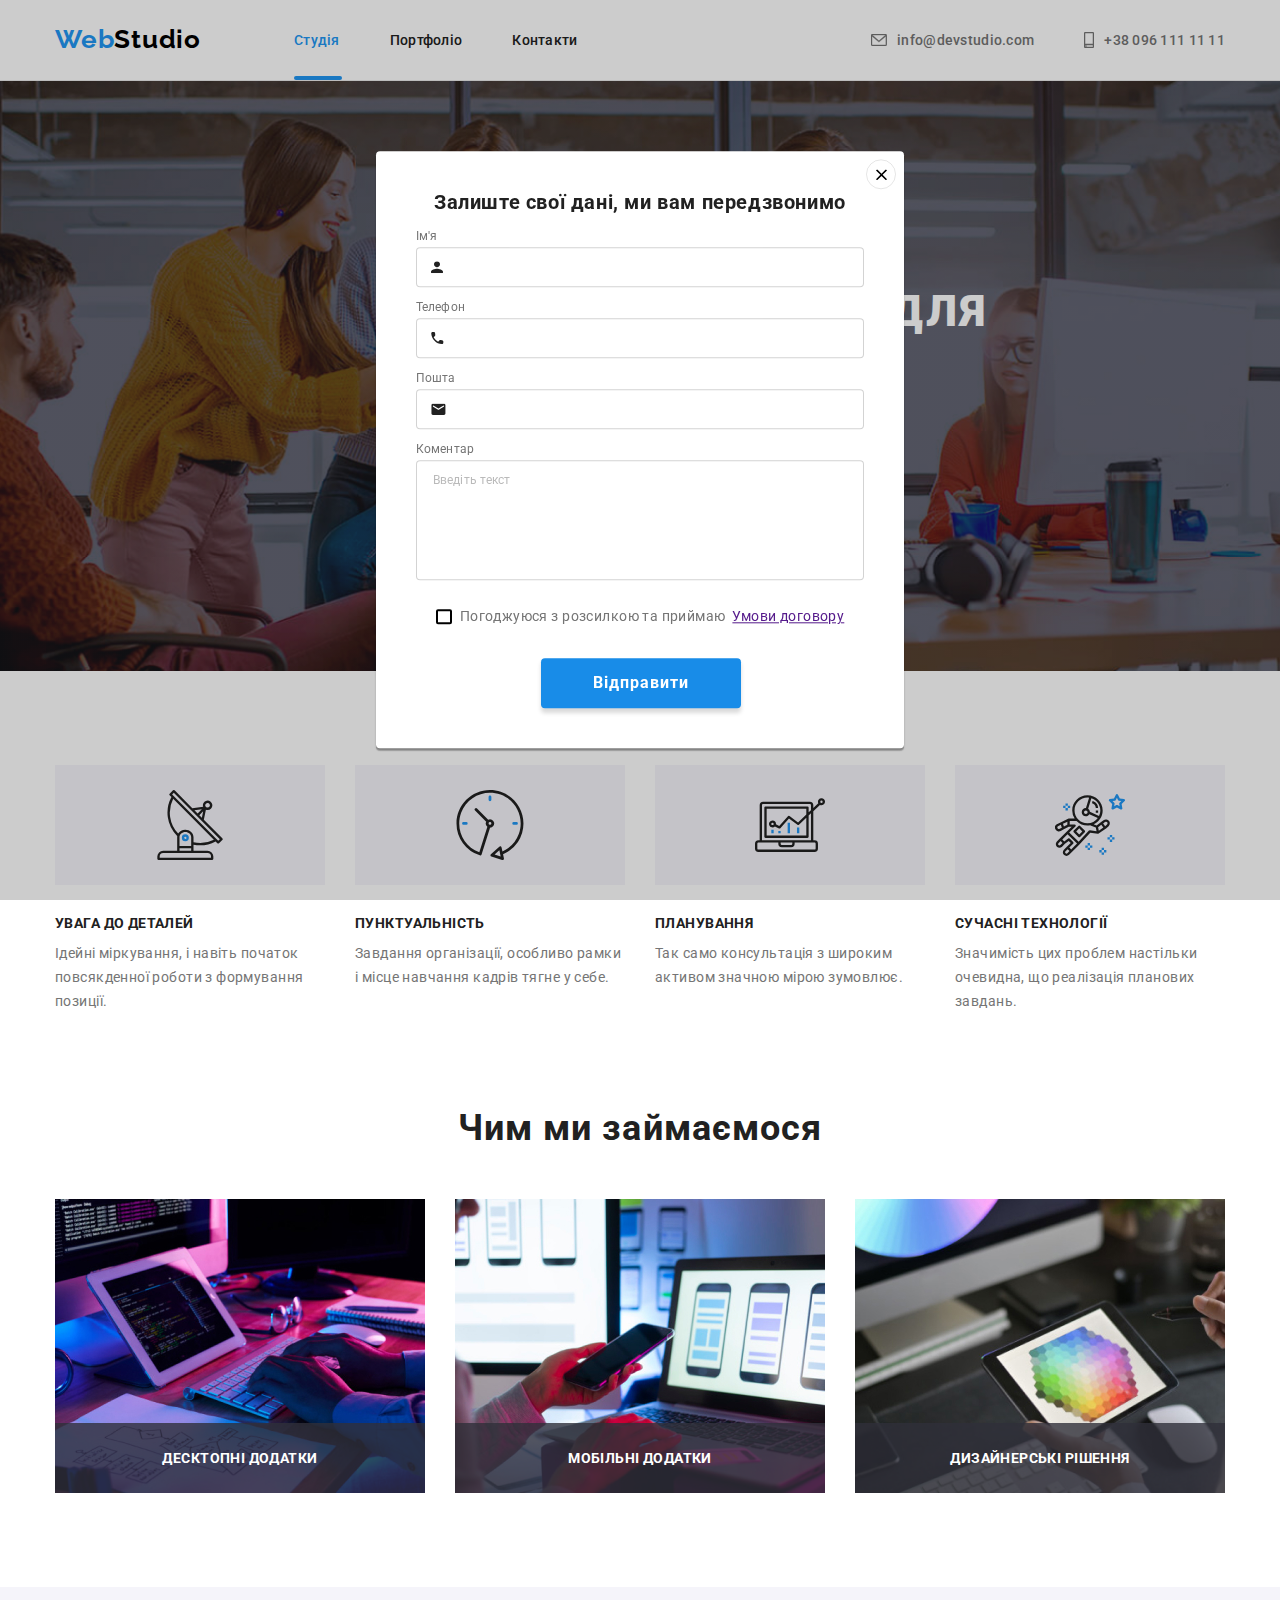
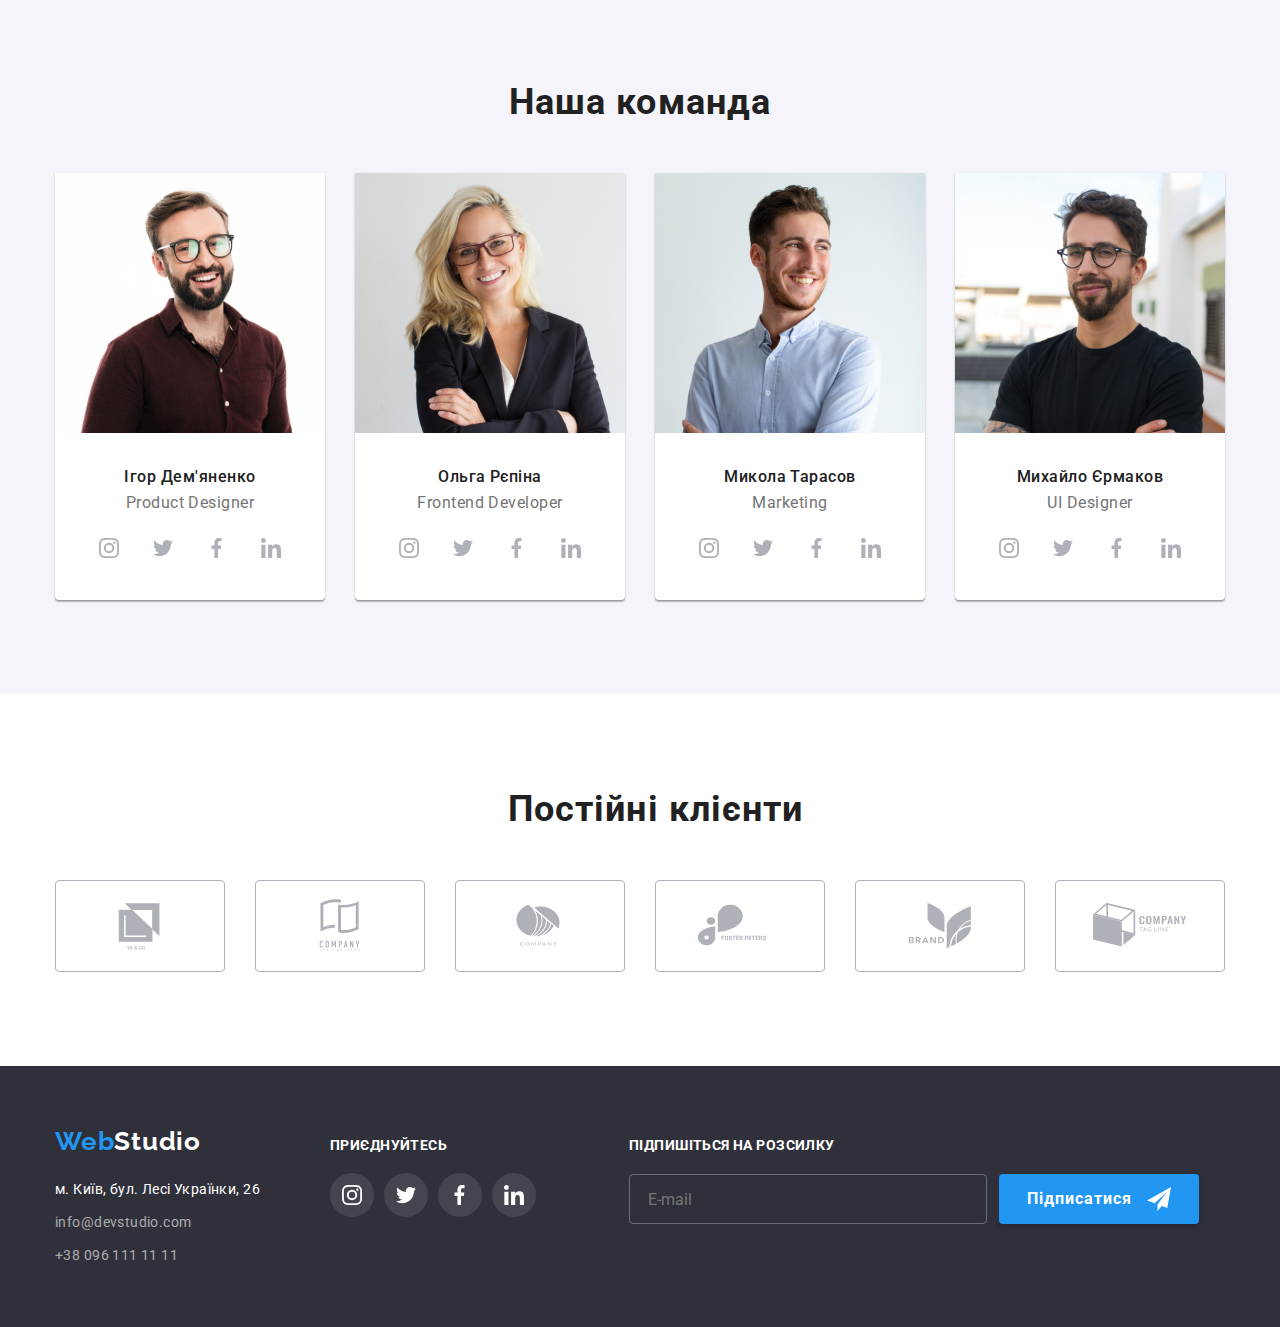
==== commit f9250251: "20.11.2022.16:01" ====
--- a/index.html
+++ b/index.html
@@ -506,7 +506,7 @@
           </svg>
         </div>
         <form name="form-buy" class="modal-form">
-          <h2 class="title-form">Залиште свої дані, ми вам передзвонимо</h2>
+          <p class="text-form">Залиште свої дані, ми вам передзвонимо</p>
           <div class="input-line">
             <label for="user-name" class="modal-label">Ім'я</label>
             <div class="input-wrapper">
--- a/css/styles.css
+++ b/css/styles.css
@@ -774,7 +774,6 @@
 
 .modal {
   width: 528px;
-  height: 581px;
   position: absolute;
   top: 50%;
   left: 50%;
@@ -877,26 +876,30 @@
   fill: #ffffff;
 }
 
-.title-form {
+.text-form {
+  font-weight: 700;
   font-size: 20px;
   line-height: calc(23 / 20);
   text-align: center;
   letter-spacing: 0.03em;
   color: #212121;
-  padding-bottom: 12px;
+  margin-bottom: 12px;
+}
+
+.input-line {
+  margin-bottom: 10px;
 }
 
 .modal-input {
   width: 100%;
   height: 40px;
-  margin-bottom: 10px;
   border: 1px solid rgba(33, 33, 33, 0.2);
   border-radius: 4px;
   padding-left: 30px;
 }
 
-.modal-input:hover {
-  border: 1px solid #2196f3;
+.modal-input:focus {
+  outline: 1px solid #2196f3;
   cursor: pointer;
 }
 
@@ -908,6 +911,11 @@
   resize: none;
   padding: 12px 16px;
   margin-bottom: 20px;
+}
+
+.modal-textarea:focus {
+  outline: 1px solid #2196f3;
+  cursor: pointer;
 }
 
 .modal-textarea::placeholder {
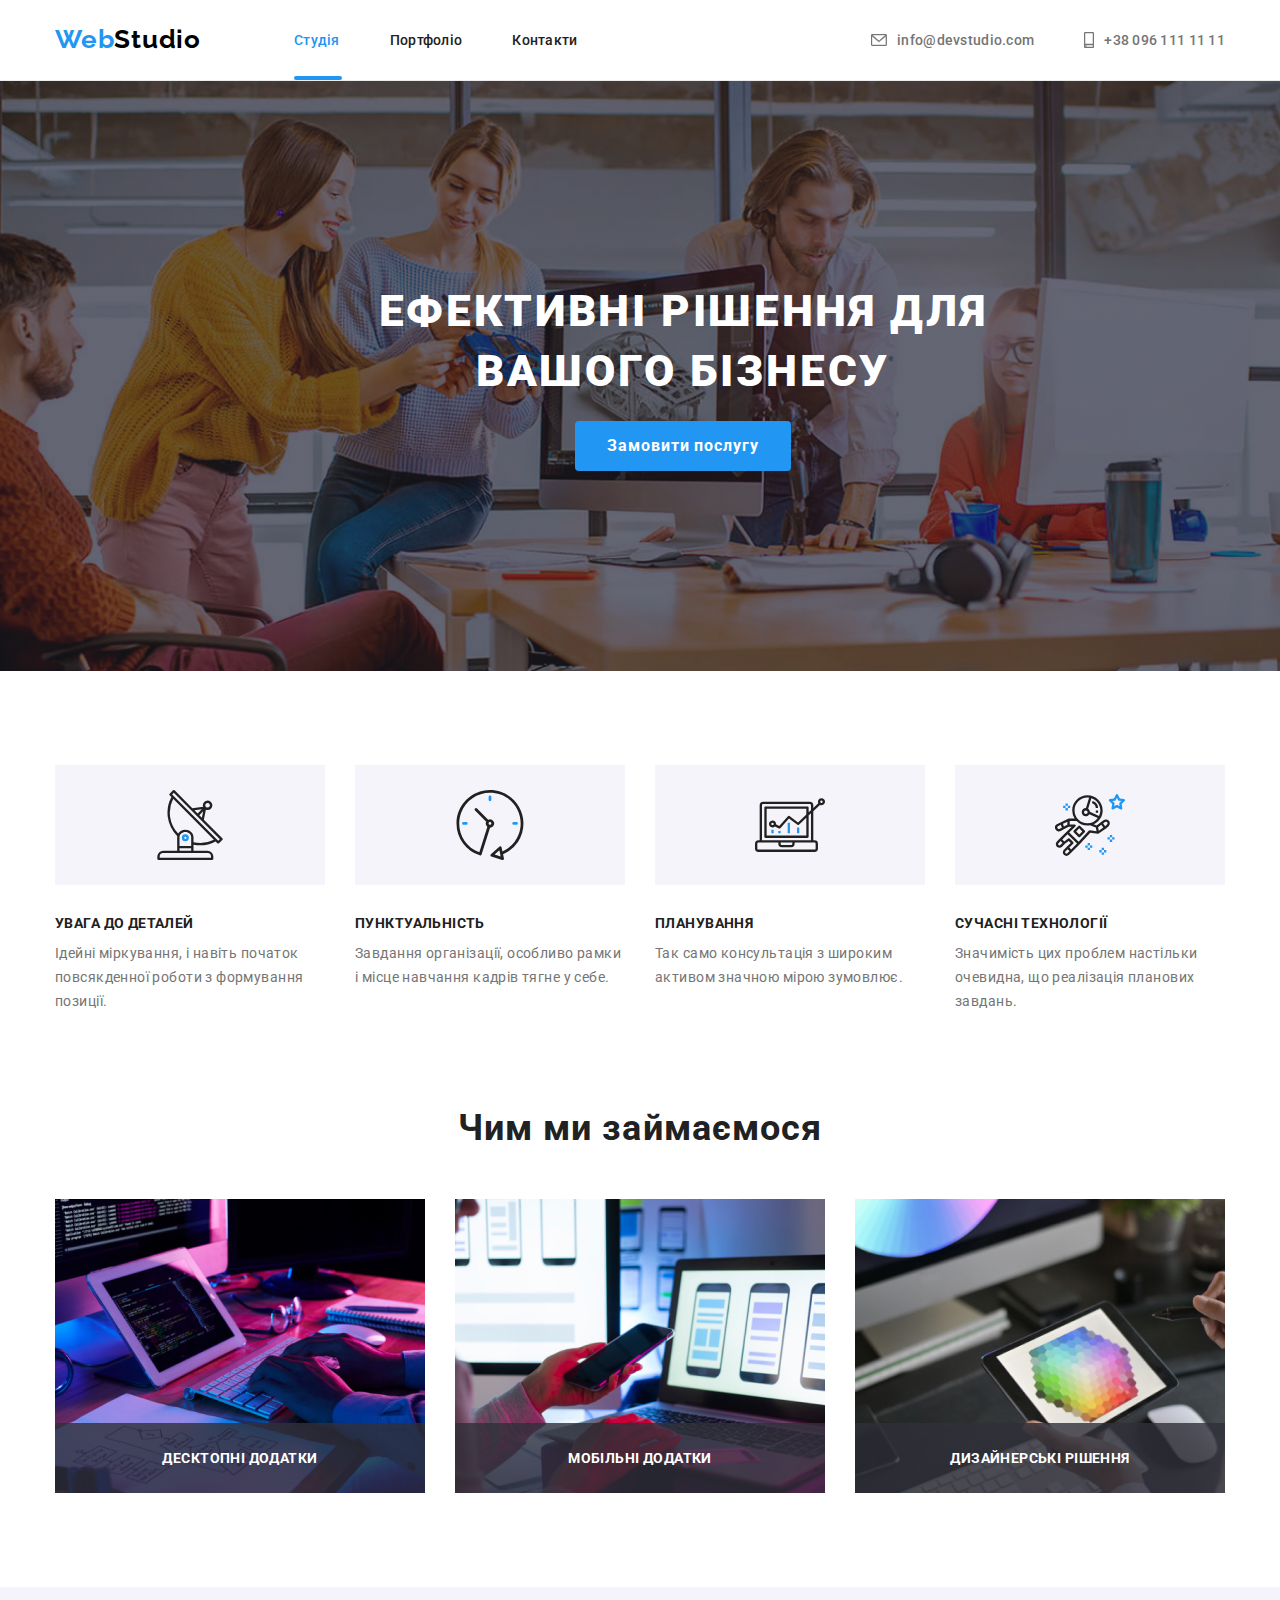
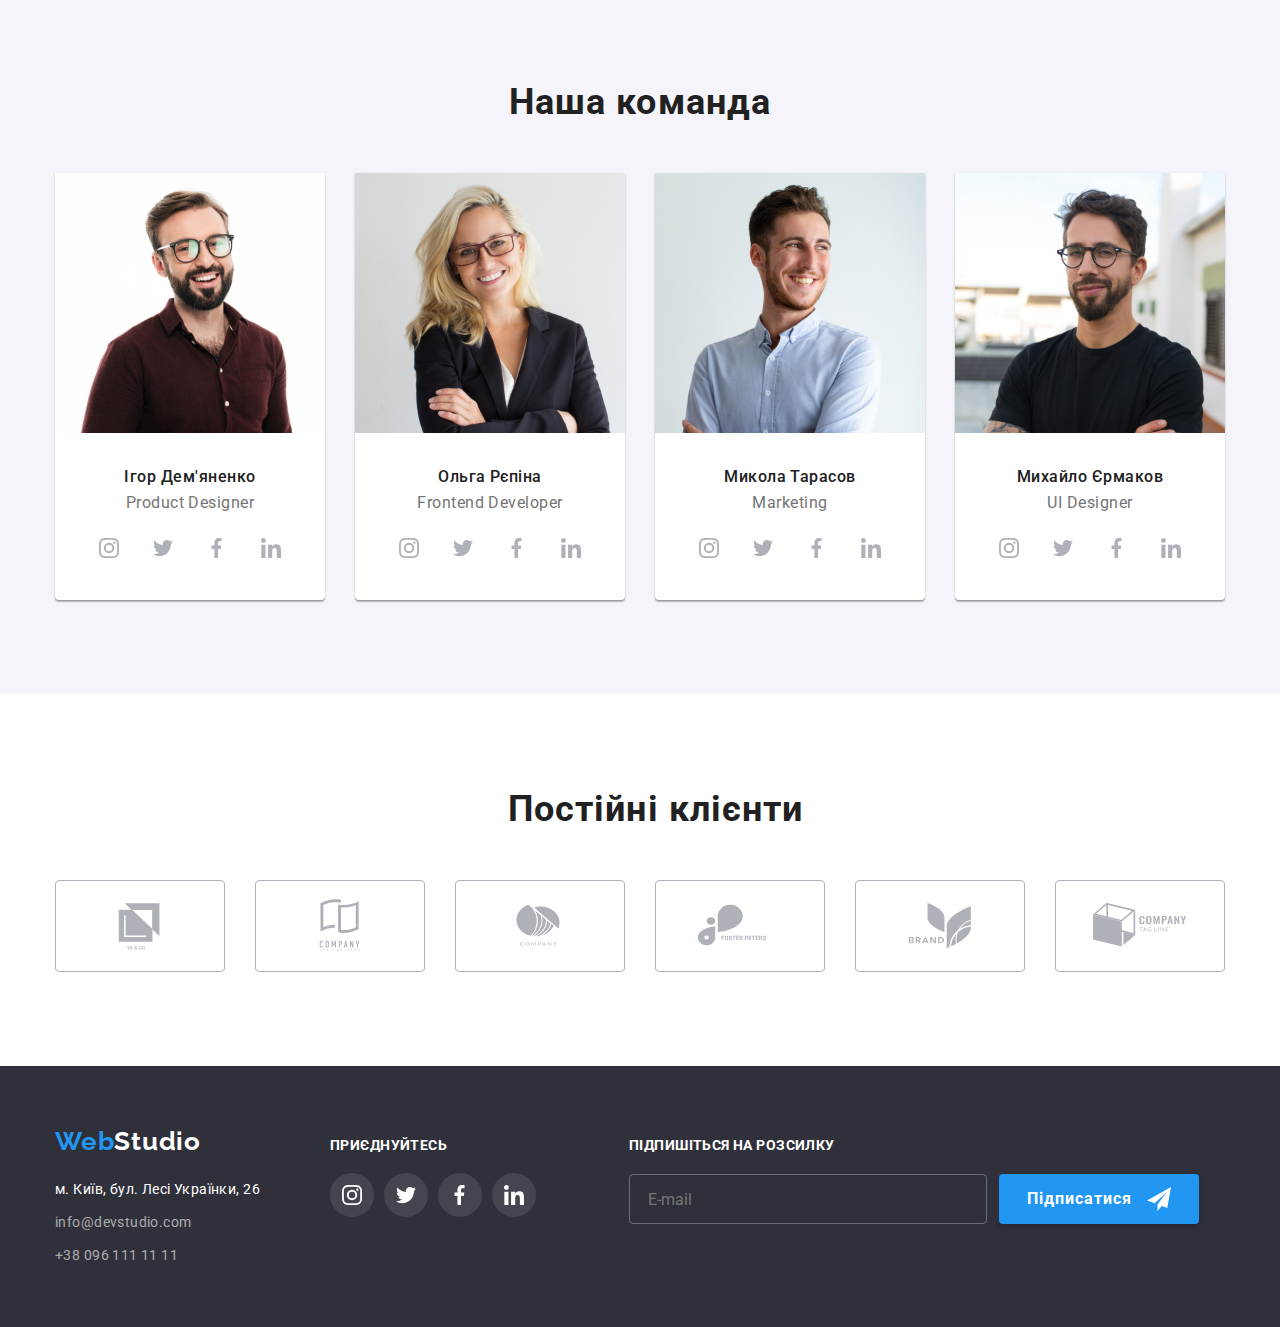
==== commit 7edf645e: "20.11.2022.16:30" ====
--- a/index.html
+++ b/index.html
@@ -487,7 +487,7 @@
               <label for="user-mail" class="email-label">Підпишіться на розсилку</label>
             <div class="input-button"><input
               type="email"
-              name="user-mail"
+              name="user-mail-follow"
               class="email-input"
               placeholder="E-mail"
             />
@@ -498,7 +498,7 @@
         </div>
       </div>
     </footer>
-    <div class="modal-backdrop" data-modal>
+    <div class="modal-backdrop is-hidden" data-modal>
       <div class="modal">
         <div class="close-sign" data-modal-close>
           <svg class="icon-x" width="11" height="11">
--- a/css/styles.css
+++ b/css/styles.css
@@ -798,6 +798,10 @@
   height: 30px;
   border: 1px solid rgba(0, 0, 0, 0.1);
   border-radius: 50%;
+  fill: #000000;
+  transition-property: fill;
+  transition-duration: 250ms;
+  transition-timing-function: cubic-bezier(0.4, 0, 0.2, 1);
 }
 
 .close-sign:hover {
@@ -896,6 +900,7 @@
   border: 1px solid rgba(33, 33, 33, 0.2);
   border-radius: 4px;
   padding-left: 30px;
+  transition: cursor 250ms cubic-bezier(0.4, 0, 0.2, 1);
 }
 
 .modal-input:focus {
@@ -911,6 +916,7 @@
   resize: none;
   padding: 12px 16px;
   margin-bottom: 20px;
+  transition: cursor 250ms cubic-bezier(0.4, 0, 0.2, 1);
 }
 
 .modal-textarea:focus {
@@ -963,6 +969,7 @@
   top: 50%;
   transform: translateY(-50%);
   fill: #212121;
+  transition: fill 250ms cubic-bezier(0.4, 0, 0.2, 1);
 }
 
 .modal-input:focus + .input-icon,
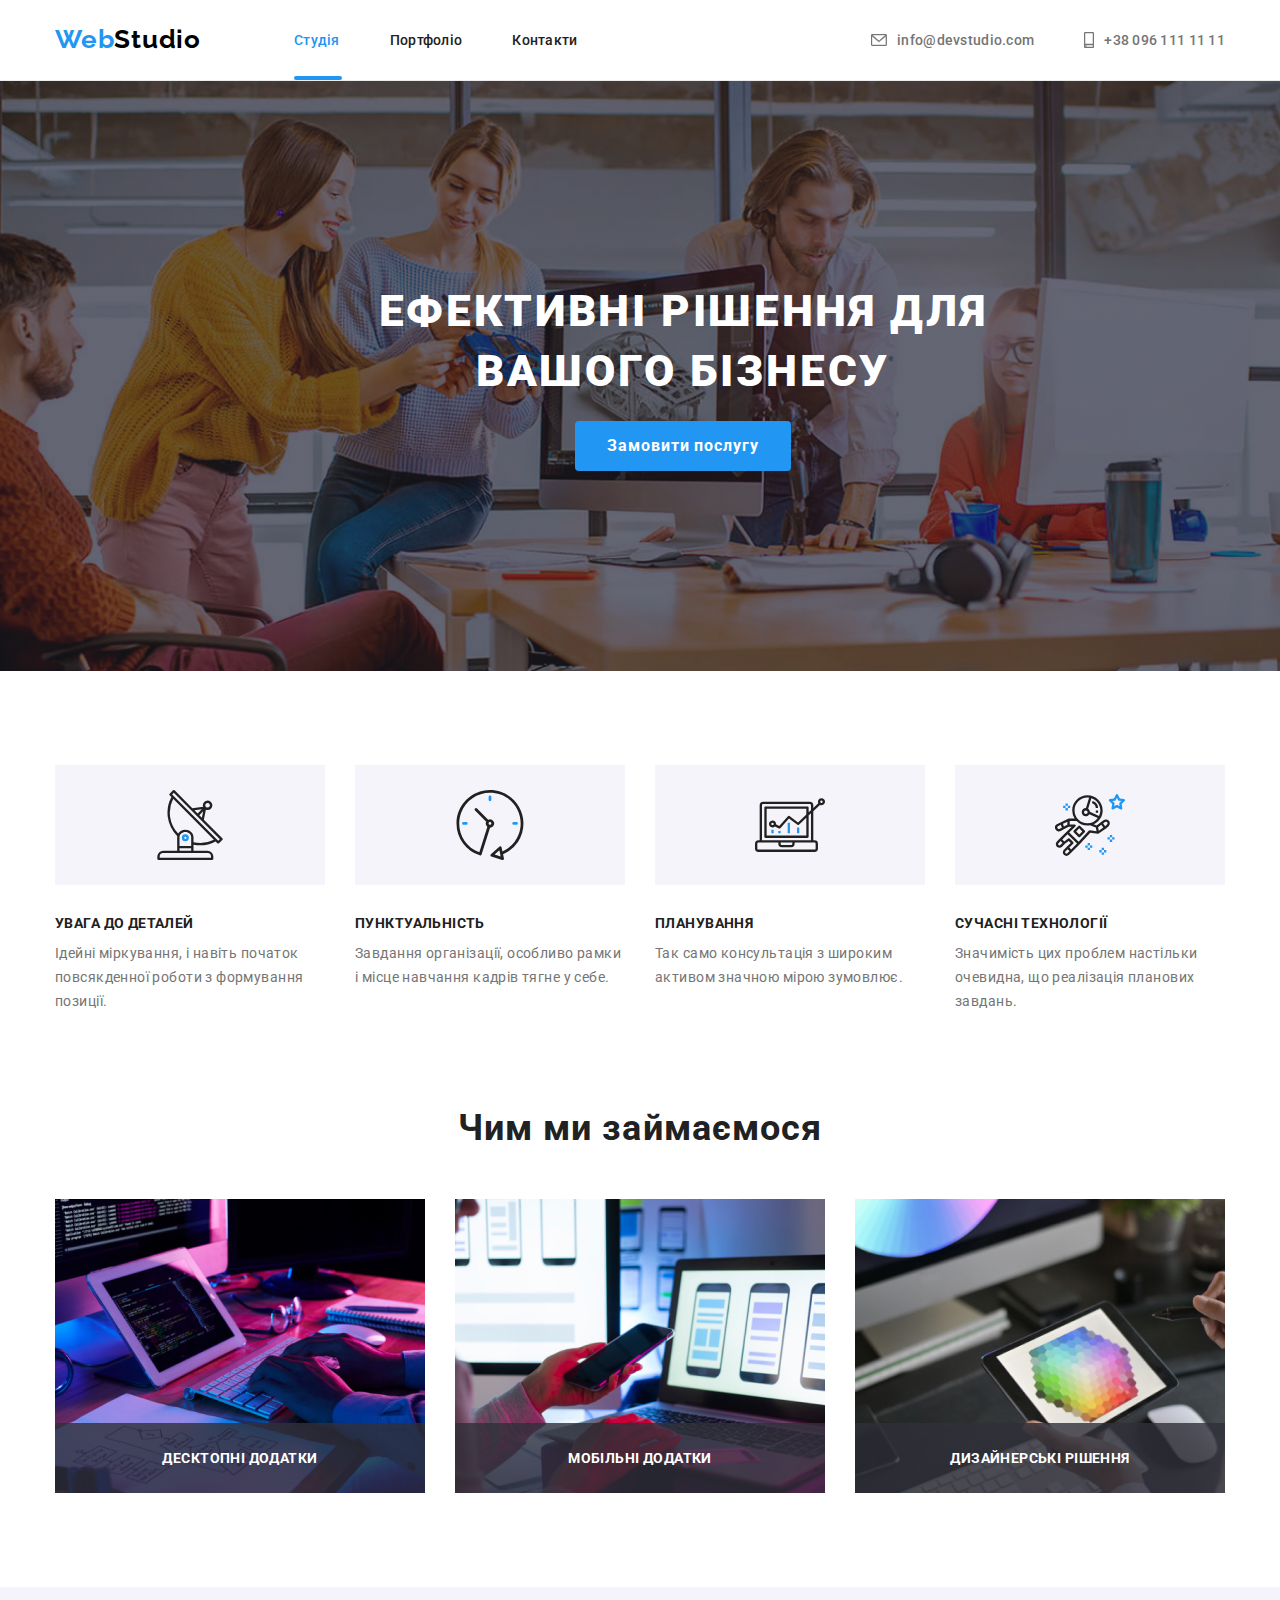
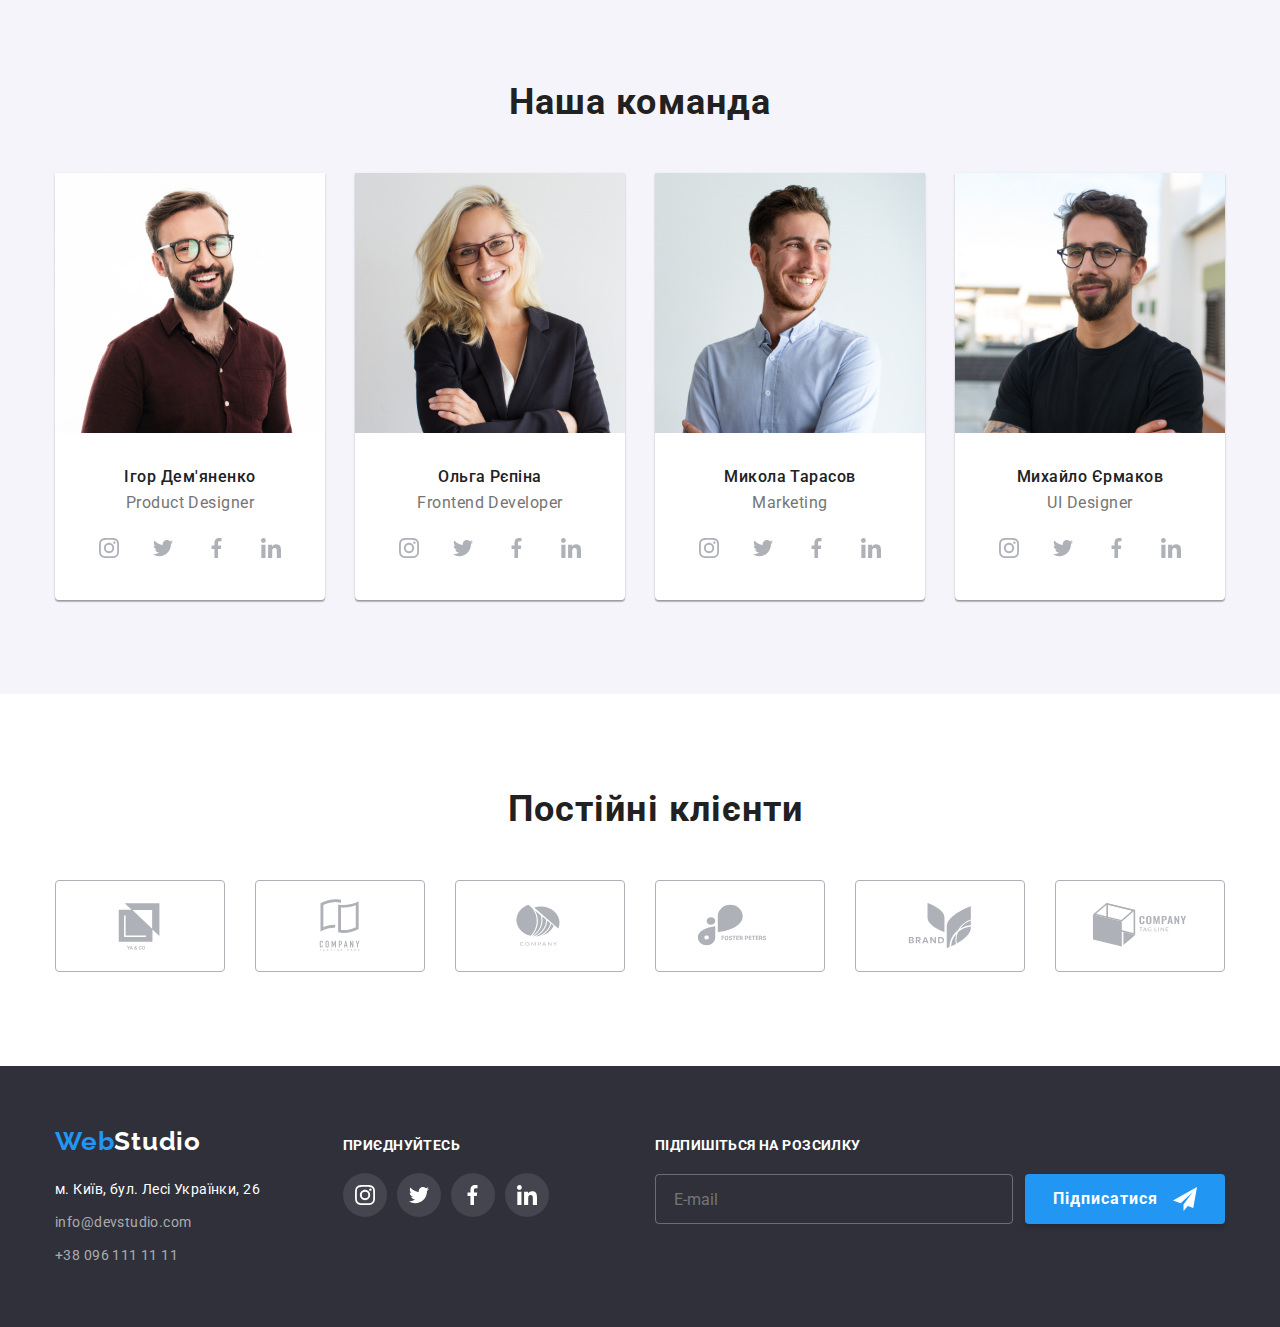
==== commit 4f8f888b: "20.11.2022.20:01" ====
--- a/index.html
+++ b/index.html
@@ -198,13 +198,13 @@
               <p class="team-text">Product Designer</p>
               <ul class="social-list">
                 <li class="social-item list">
-                  <a href="" class="social-link" link
+                  <a href="" class="social-link link"
                     ><svg class="twitter-icon team-icon" width="20" height="20">
                       <use href="./images/icons.svg#icon-instagram"></use></svg
                   ></a>
                 </li>
                 <li class="social-item list">
-                  <a href="" class="social-link" link
+                  <a href="" class="social-link link"
                     ><svg
                       class="facebook-icon team-icon"
                       width="20"
@@ -214,13 +214,13 @@
                   ></a>
                 </li>
                 <li class="social-item list">
-                  <a href="" class="social-link" link
+                  <a href="" class="social-link link"
                     ><svg class="ins-icon team-icon" width="20" height="20">
                       <use href="./images/icons.svg#icon-facebook"></use></svg
                   ></a>
                 </li>
                 <li class="social-item list">
-                  <a href="" class="social-link" link
+                  <a href="" class="social-link link"
                     ><svg
                       class="linkedin-icon team-icon"
                       width="20"
@@ -242,13 +242,13 @@
               <p class="team-text">Frontend Developer</p>
               <ul class="social-list">
                 <li class="social-item list">
-                  <a href="" class="social-link" link
+                  <a href="" class="social-link link"
                     ><svg class="twitter-icon team-icon" width="20" height="20">
                       <use href="./images/icons.svg#icon-instagram"></use></svg
                   ></a>
                 </li>
                 <li class="social-item list">
-                  <a href="" class="social-link" link
+                  <a href="" class="social-link link"
                     ><svg
                       class="facebook-icon team-icon"
                       width="20"
@@ -258,13 +258,13 @@
                   ></a>
                 </li>
                 <li class="social-item list">
-                  <a href="" class="social-link" link
+                  <a href="" class="social-link link"
                     ><svg class="ins-icon team-icon" width="20" height="20">
                       <use href="./images/icons.svg#icon-facebook"></use></svg
                   ></a>
                 </li>
                 <li class="social-item list">
-                  <a href="" class="social-link" link
+                  <a href="" class="social-link link"
                     ><svg
                       class="linkedin-icon team-icon"
                       width="20"
@@ -286,13 +286,13 @@
               <p class="team-text">Marketing</p>
               <ul class="social-list">
                 <li class="social-item list">
-                  <a href="" class="social-link" link
+                  <a href="" class="social-link link"
                     ><svg class="twitter-icon team-icon" width="20" height="20">
                       <use href="./images/icons.svg#icon-instagram"></use></svg
                   ></a>
                 </li>
                 <li class="social-item list">
-                  <a href="" class="social-link" link
+                  <a href="" class="social-link link"
                     ><svg
                       class="facebook-icon team-icon"
                       width="20"
@@ -302,13 +302,13 @@
                   ></a>
                 </li>
                 <li class="social-item list">
-                  <a href="" class="social-link" link
+                  <a href="" class="social-link link"
                     ><svg class="ins-icon team-icon" width="20" height="20">
                       <use href="./images/icons.svg#icon-facebook"></use></svg
                   ></a>
                 </li>
                 <li class="social-item list">
-                  <a href="" class="social-link" link
+                  <a href="" class="social-link link"
                     ><svg
                       class="linkedin-icon team-icon"
                       width="20"
@@ -330,13 +330,13 @@
               <p class="team-text">UI Designer</p>
               <ul class="social-list">
                 <li class="social-item list">
-                  <a href="" class="social-link" link
+                  <a href="" class="social-link link"
                     ><svg class="twitter-icon team-icon" width="20" height="20">
                       <use href="./images/icons.svg#icon-instagram"></use></svg
                   ></a>
                 </li>
                 <li class="social-item list">
-                  <a href="" class="social-link" link
+                  <a href="" class="social-link link"
                     ><svg
                       class="facebook-icon team-icon"
                       width="20"
@@ -346,7 +346,7 @@
                   ></a>
                 </li>
                 <li class="social-item list">
-                  <a href="" class="social-link" link
+                  <a href="" class="social-link link"
                     ><svg
                       class="instagram-icon team-icon"
                       width="20"
@@ -356,7 +356,7 @@
                   ></a>
                 </li>
                 <li class="social-item list">
-                  <a href="" class="social-link" link
+                  <a href="" class="social-link link"
                     ><svg
                       class="linkedin-icon team-icon"
                       width="20"
@@ -375,41 +375,41 @@
           <h2 class="title-clients">Постійні клієнти</h2>
           <ul class="list-clients">
             <li class="item-clients list">
-              <a href="" class="clients-link" link>
+              <a href="" class="clients-link link">
                 <svg class="ya&co-icon clients-icon" width="106" height="60">
                   <use href="./images/icons.svg#icon-yaco"></use>
                 </svg>
               </a>
             </li>
             <li class="item-clients list">
-              <a href="" class="clients-link" link>
+              <a href="" class="clients-link link">
                 <svg class="tagline-icon clients-icon" width="106" height="60">
                   <use href="./images/icons.svg#icon-tagline"></use></svg
               ></a>
             </li>
 
             <li class="item-clients list">
-              <a href="" class="clients-link" link>
+              <a href="" class="clients-link link">
                 <svg class="company-icon clients-icon" width="106" height="60">
                   <use href="./images/icons.svg#icon-company"></use></svg
               ></a>
             </li>
             <li class="item-clients list">
-              <a href="" class="clients-link" link>
+              <a href="" class="clients-link link">
                 <svg class="foster-icon clients-icon" width="106" height="60">
                   <use href="./images/icons.svg#icon-foster"></use></svg
               ></a>
             </li>
 
             <li class="item-clients list">
-              <a href="" class="clients-link" link>
+              <a href="" class="clients-link link">
                 <svg class="brand-icon clients-icon" width="106" height="60">
                   <use href="./images/icons.svg#icon-brand"></use></svg
               ></a>
             </li>
 
             <li class="item-clients list">
-              <a href="" class="clients-link" link>
+              <a href="" class="clients-link link">
                 <svg
                   class="tagline-second-icon clients-icon"
                   width="106"
@@ -457,25 +457,25 @@
             <h2 class="title-join">ПРИЄДНУЙТЕСЬ</h2>
             <ul class="social-list-second">
               <li class="social-item list">
-                <a href="" class="social-link-second" link
+                <a href="" class="social-link-second link"
                   ><svg class="twitter-icon join-icon" width="20" height="20">
                     <use href="./images/icons.svg#icon-instagram"></use></svg
                 ></a>
               </li>
               <li class="social-item list">
-                <a href="" class="social-link-second" link
+                <a href="" class="social-link-second link"
                   ><svg class="facebook-icon join-icon" width="20" height="20">
                     <use href="./images/icons.svg#icon-twitter"></use></svg
                 ></a>
               </li>
               <li class="social-item list">
-                <a href="" class="social-link-second" link
+                <a href="" class="social-link-second link"
                   ><svg class="ins-icon join-icon" width="20" height="20">
                     <use href="./images/icons.svg#icon-facebook"></use></svg
                 ></a>
               </li>
               <li class="social-item list">
-                <a href="" class="social-link-second" link
+                <a href="" class="social-link-second link"
                   ><svg class="linkedin-icon join-icon" width="20" height="20">
                     <use href="./images/icons.svg#icon-linkedin"></use></svg
                 ></a>
@@ -484,34 +484,40 @@
           </div>
           <div class="follow">
             <form name="follow-form" class="follow-form">
-              <label for="user-mail" class="email-label">Підпишіться на розсилку</label>
-            <div class="input-button"><input
-              type="email"
-              name="user-mail-follow"
-              class="email-input"
-              placeholder="E-mail"
-            />
-            <div class="button-icon"><button type="submit" class="button-follow">Підписатися</button><svg class="telegram-icon" width="24" height="24">
-                    <use href="./images/icons.svg#icon-telegram"></use></svg
-                ></div></div>
+              <label for="user-mail" class="email-label"
+                >Підпишіться на розсилку</label
+              >
+              <div class="input-button">
+                <input
+                  type="email"
+                  name="user-mail-follow"
+                  class="email-input"
+                  placeholder="E-mail"
+                />
+                <button type="submit" class="button-follow">Підписатися</button
+                ><svg class="telegram-icon" width="24" height="24">
+                  <use href="./images/icons.svg#icon-telegram"></use>
+                </svg>
+              </div>
+            </form>
           </div>
         </div>
       </div>
     </footer>
     <div class="modal-backdrop is-hidden" data-modal>
       <div class="modal">
-        <div class="close-sign" data-modal-close>
-          <svg class="icon-x" width="11" height="11">
-            <use href="./images/icons.svg#icon-x"></use>
-          </svg>
-        </div>
-        <form name="form-buy" class="modal-form">
-          <p class="text-form">Залиште свої дані, ми вам передзвонимо</p>
+        <button class="close-sign-button" data-modal-close></button>
+        <svg class="icon-x" width="11" height="11">
+          <use href="./images/icons.svg#icon-x"></use>
+        </svg>
+        <p class="text-form">Залиште свої дані, ми вам передзвонимо</p>
+        <form>
           <div class="input-line">
             <label for="user-name" class="modal-label">Ім'я</label>
             <div class="input-wrapper">
               <input
                 name="user-name"
+                id="user-name"
                 type="text"
                 class="modal-input"
                 required
@@ -524,35 +530,39 @@
           <div class="input-line">
             <label for="user-tel" class="modal-label">Телефон</label>
             <div class="input-wrapper">
-            <input
-              name="user-tel"
-              id="user-tel"
-              type="tel"
-              class="modal-input"
-              required
-            />
-            <svg class="input-icon" width="13" height="13">
+              <input
+                name="user-tel"
+                id="user-tel"
+                type="tel"
+                class="modal-input"
+                required
+              />
+              <svg class="input-icon" width="13" height="13">
                 <use href="./images/icons.svg#icon-phone"></use>
               </svg>
-              </div>
+            </div>
           </div>
           <div class="input-line">
             <label for="user-mail" class="modal-label">Пошта</label>
             <div class="input-wrapper">
-            <input
-              name="user-mail"
-              id="user-mail"
-              type="email"
-              class="modal-input"
-            />
-             <svg class="input-icon" width="15" height="12">
+              <input
+                name="user-mail"
+                id="user-mail"
+                type="email"
+                class="modal-input"
+              />
+              <svg class="input-icon" width="15" height="12">
                 <use href="./images/icons.svg#icon-mail"></use>
               </svg>
-              </div>
+            </div>
           </div>
           <label for="user-text" class="modal-label">Коментар</label>
-          <textarea name="user-text" id="user-text" class="modal-textarea" placeholder="Введіть текст"></textarea
-          >
+          <textarea
+            name="user-text"
+            id="user-text"
+            class="modal-textarea"
+            placeholder="Введіть текст"
+          ></textarea>
           <div class="input-line check-line">
             <input
               id="checkbox-agree"
@@ -567,7 +577,11 @@
                   <use href="./images/icons.svg#icon-check-mark"></use>
                 </svg>
               </span>
-              Погоджуюся з розсилкою та приймаю &nbsp;<a href="">Умови договору</a></label
+              Погоджуюся з розсилкою та приймаю &nbsp;<a
+                href=""
+                class="terms-link"
+                >Умови договору</a
+              ></label
             >
           </div>
           <button type="submit" class="button-modal">Відправити</button>
--- a/css/styles.css
+++ b/css/styles.css
@@ -3,6 +3,11 @@
   --second-color: #2196f3;
   --third-color: #757575;
   --fourth-color: #ffffff;
+  --fifth-color: #000000;
+  --sixth-color: #afb1b8;
+  --seventh-color: rgba(0, 0, 0, 0.12);
+  --eighth-color: #f5f4fa;
+  --ninth-color: #eeeeee;
   --specific-ident: 94px;
   --specific-ident-second: 50px;
   --specific-ident-third: 20px;
@@ -133,7 +138,7 @@
 }
 
 .colortext {
-  color: #000000;
+  color: var(--fifth-color);
 }
 
 .colortext-footer {
@@ -152,7 +157,7 @@
   height: 4px;
   left: 0;
   bottom: 0;
-  background: #2196f3;
+  background: var(--second-color);
   border-radius: 2px;
 }
 
@@ -168,7 +173,7 @@
   height: 4px;
   left: 0;
   bottom: 0;
-  background: #2196f3;
+  background: var(--second-color);
   border-radius: 2px;
 }
 
@@ -283,7 +288,7 @@
 }
 
 .link-peculiarities {
-  background-color: #f5f4fa;
+  background-color: var(--eighth-color);
   height: 120px;
   width: 270px;
   display: flex;
@@ -333,7 +338,7 @@
   text-align: center;
   letter-spacing: 0.03em;
   text-transform: uppercase;
-  color: #ffffff;
+  color: var(--fourth-color);
   display: flex;
   align-items: center;
   justify-content: center;
@@ -348,7 +353,7 @@
 }
 
 .team {
-  background-color: #f5f4fa;
+  background-color: var(--eighth-color);
   padding: var(--specific-ident) 0;
 }
 
@@ -359,7 +364,7 @@
 .team-list-item {
   background-color: var(--fourth-color);
   border-radius: 0px 0px 4px 4px;
-  box-shadow: 0px 1px 3px rgba(0, 0, 0, 0.12), 0px 1px 1px rgba(0, 0, 0, 0.14),
+  box-shadow: 0px 1px 3px var(--seventh-color), 0px 1px 1px rgba(0, 0, 0, 0.14),
     0px 2px 1px rgba(0, 0, 0, 0.2);
 }
 
@@ -457,7 +462,7 @@
   line-height: calc(26 / 16);
   letter-spacing: 0.03em;
   color: var(--main-color);
-  background-color: #f5f4fa;
+  background-color: var(--eighth-color);
   cursor: pointer;
   padding: 6px 22px;
   border: 0;
@@ -476,13 +481,13 @@
   color: var(--fourth-color);
   background-color: var(--second-color);
   box-shadow: 0px 3px 1px rgba(0, 0, 0, 0.1), 0px 1px 2px rgba(0, 0, 0, 0.08),
-    0px 2px 2px rgba(0, 0, 0, 0.12);
+    0px 2px 2px var(--seventh-color);
 }
 
 .container-border {
-  border-left: 1px solid #eeeeee;
-  border-right: 1px solid #eeeeee;
-  border-bottom: 1px solid #eeeeee;
+  border-left: 1px solid var(--ninth-color);
+  border-right: 1px solid var(--ninth-color);
+  border-bottom: 1px solid var(--ninth-color);
   padding: 20px 24px;
 }
 
@@ -520,7 +525,7 @@
 }
 
 .cards-list-item-link:hover {
-  box-shadow: 0px 1px 1px rgba(0, 0, 0, 0.12), 0px 4px 4px rgba(0, 0, 0, 0.06),
+  box-shadow: 0px 1px 1px var(--seventh-color), 0px 4px 4px rgba(0, 0, 0, 0.06),
     1px 4px 6px rgba(0, 0, 0, 0.16);
 }
 
@@ -550,7 +555,7 @@
   font-size: 18px;
   line-height: calc(28 / 18);
   letter-spacing: 0.03em;
-  color: #ffffff;
+  color: var(--fourth-color);
   transform: translateY(100%);
   transition: transform 250ms cubic-bezier(0.4, 0, 0.2, 1),
     opacity 250ms cubic-bezier(0.4, 0, 0.2, 1);
@@ -617,7 +622,7 @@
   justify-content: center;
   border-radius: 50%;
   background-color: rgba(255, 255, 255, 0.1);
-  color: #afb1b8;
+  color: var(--sixth-color);
   transition-property: background-color;
   transition-duration: 250ms;
   transition-timing-function: cubic-bezier(0.4, 0, 0.2, 1);
@@ -682,8 +687,8 @@
   justify-content: center;
   border-radius: 4px;
   background-color: var(--fourth-color);
-  color: #afb1b8;
-  border: 1px solid #afb1b8;
+  color: var(--sixth-color);
+  border: 1px solid var(--sixth-color);
   transition-property: border;
   transition-duration: 250ms;
   transition-timing-function: cubic-bezier(0.4, 0, 0.2, 1);
@@ -707,6 +712,7 @@
 .container-footer {
   display: flex;
   align-items: baseline;
+  justify-content: space-between;
 }
 
 .join {
@@ -778,15 +784,15 @@
   top: 50%;
   left: 50%;
   transform: translate(-50%, -50%) rotate(0);
-  transition: transform 1000ms linear;
-  background-color: #ffffff;
-  box-shadow: 0px 1px 3px rgba(0, 0, 0, 0.12), 0px 1px 1px rgba(0, 0, 0, 0.14),
+  transition: transform 500ms linear;
+  background-color: var(--fourth-color);
+  box-shadow: 0px 1px 3px var(--seventh-color), 0px 1px 1px rgba(0, 0, 0, 0.14),
     0px 2px 1px rgba(0, 0, 0, 0.2);
   border-radius: 4px;
   padding: 40px;
 }
 
-.close-sign {
+.close-sign-button {
   position: absolute;
   display: flex;
   justify-content: center;
@@ -796,16 +802,23 @@
   right: 8px;
   width: 30px;
   height: 30px;
+  background: #ffffff;
   border: 1px solid rgba(0, 0, 0, 0.1);
   border-radius: 50%;
-  fill: #000000;
+  fill: var(--fifth-color);
   transition-property: fill;
   transition-duration: 250ms;
   transition-timing-function: cubic-bezier(0.4, 0, 0.2, 1);
 }
 
 .close-sign:hover {
-  fill: #2196f3;
+  fill: var(--second-color);
+}
+
+.icon-x {
+  position: absolute;
+  top: 17px;
+  right: 17px;
 }
 
 .is-hidden {
@@ -832,6 +845,7 @@
 }
 
 .input-button {
+  position: relative;
   display: flex;
   margin-top: 20px;
 }
@@ -842,7 +856,7 @@
   line-height: calc(16 / 14);
   letter-spacing: 0.03em;
   text-transform: uppercase;
-  color: #ffffff;
+  color: var(--fourth-color);
 }
 
 .button-icon {
@@ -854,7 +868,7 @@
   width: 200px;
   height: 50px;
   margin-left: 12px;
-  background-color: #2196f3;
+  background-color: var(--second-color);
   box-shadow: 0px 4px 4px rgba(0, 0, 0, 0.15);
   border-radius: 4px;
   border: none;
@@ -865,7 +879,7 @@
   align-items: center;
   text-align: center;
   letter-spacing: 0.06em;
-  color: #ffffff;
+  color: var(--fourth-color);
   padding-top: 10px;
   padding-right: 62px;
   padding-bottom: 10px;
@@ -877,7 +891,7 @@
   position: absolute;
   right: 28px;
   top: 13px;
-  fill: #ffffff;
+  fill: var(--fourth-color);
 }
 
 .text-form {
@@ -886,7 +900,7 @@
   line-height: calc(23 / 20);
   text-align: center;
   letter-spacing: 0.03em;
-  color: #212121;
+  color: var(--main-color);
   margin-bottom: 12px;
 }
 
@@ -899,12 +913,12 @@
   height: 40px;
   border: 1px solid rgba(33, 33, 33, 0.2);
   border-radius: 4px;
-  padding-left: 30px;
+  padding-left: 40px;
   transition: cursor 250ms cubic-bezier(0.4, 0, 0.2, 1);
 }
 
 .modal-input:focus {
-  outline: 1px solid #2196f3;
+  outline: 1px solid var(--second-color);
   cursor: pointer;
 }
 
@@ -920,7 +934,7 @@
 }
 
 .modal-textarea:focus {
-  outline: 1px solid #2196f3;
+  outline: 1px solid var(--second-color);
   cursor: pointer;
 }
 
@@ -941,7 +955,7 @@
   font-size: 12px;
   line-height: calc(14 / 12);
   letter-spacing: 0.01em;
-  color: #757575;
+  color: var(--third-color);
 }
 
 .sizes {
@@ -968,13 +982,12 @@
   left: 15px;
   top: 50%;
   transform: translateY(-50%);
-  fill: #212121;
+  fill: var(--main-color);
   transition: fill 250ms cubic-bezier(0.4, 0, 0.2, 1);
 }
 
-.modal-input:focus + .input-icon,
-.modal-input:hover + .input-icon {
-  fill: #2196f3;
+.modal-input:focus + .input-icon {
+  fill: var(--second-color);
 }
 
 .check-line {
@@ -989,13 +1002,13 @@
   font-size: 14px;
   line-height: calc(24 / 14);
   letter-spacing: 0.03em;
-  color: #757575;
+  color: var(--third-color);
 }
 
 .checkbox-agree .icon-wrapper {
   width: 16px;
   height: 15px;
-  border: 2px solid #000000;
+  border: 2px solid var(--fifth-color);
   border-radius: 2px;
   margin-right: 8px;
   display: flex;
@@ -1008,17 +1021,16 @@
 }
 
 .check-line input:checked + .checkbox-agree .icon-wrapper {
-  background: #2196f3;
-  border-radius: 2px;
+  background: var(--second-color);
   border: none;
 }
 
 .check-line input:checked + .checkbox-agree .agree-icon {
-  fill: #ffffff;
+  fill: var(--fourth-color);
 }
 
 .button-modal {
-  background: #188ce8;
+  background-color: var(--second-color);
   box-shadow: 0px 4px 4px rgba(0, 0, 0, 0.15);
   border-radius: 4px;
   font-weight: 700;
@@ -1029,9 +1041,18 @@
   text-align: center;
   justify-content: center;
   letter-spacing: 0.06em;
-  color: #ffffff;
+  color: var(--fourth-color);
   padding: 10px 52px;
   border: none;
   cursor: pointer;
   margin-left: 125px;
-}
+  transition: background-color 250ms cubic-bezier(0.4, 0, 0.2, 1);
+}
+
+.button-modal:hover {
+  background-color: #188ce8;
+}
+
+.terms-link {
+  color: var(--second-color);
+}
